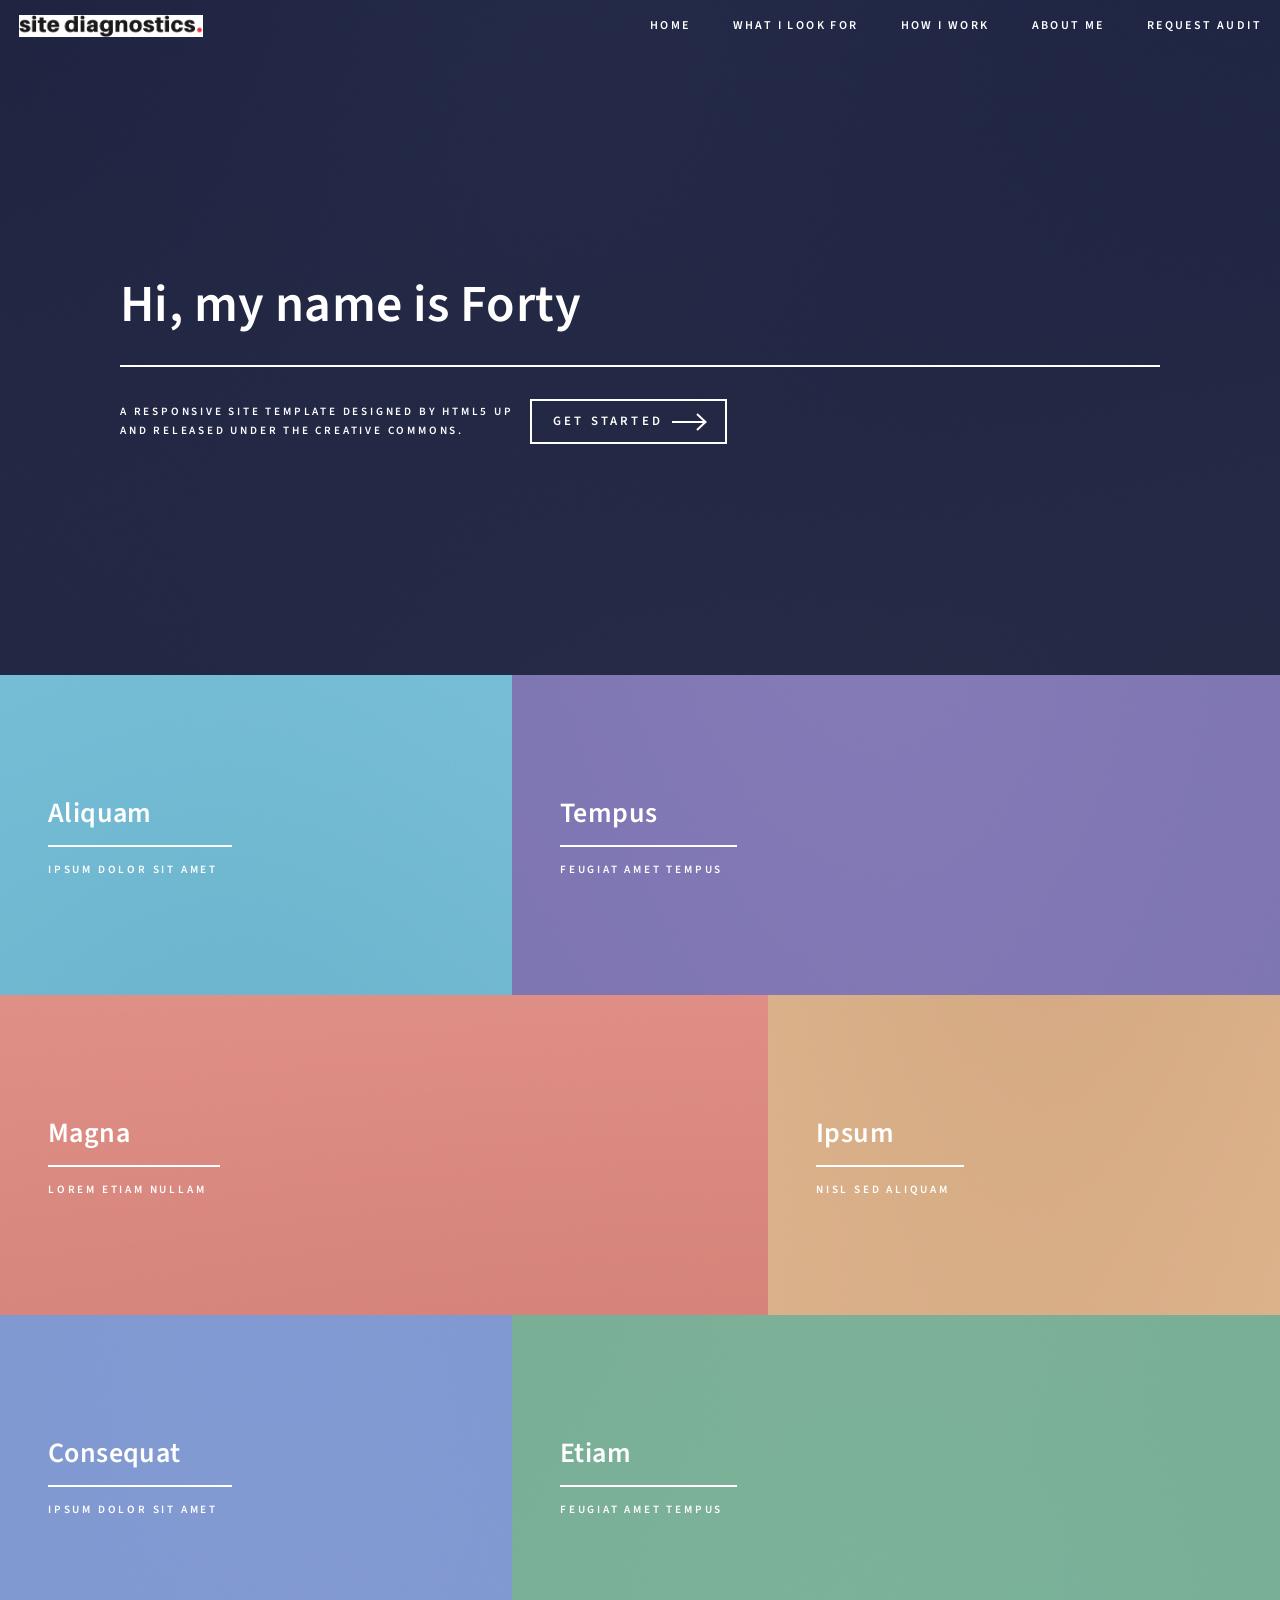
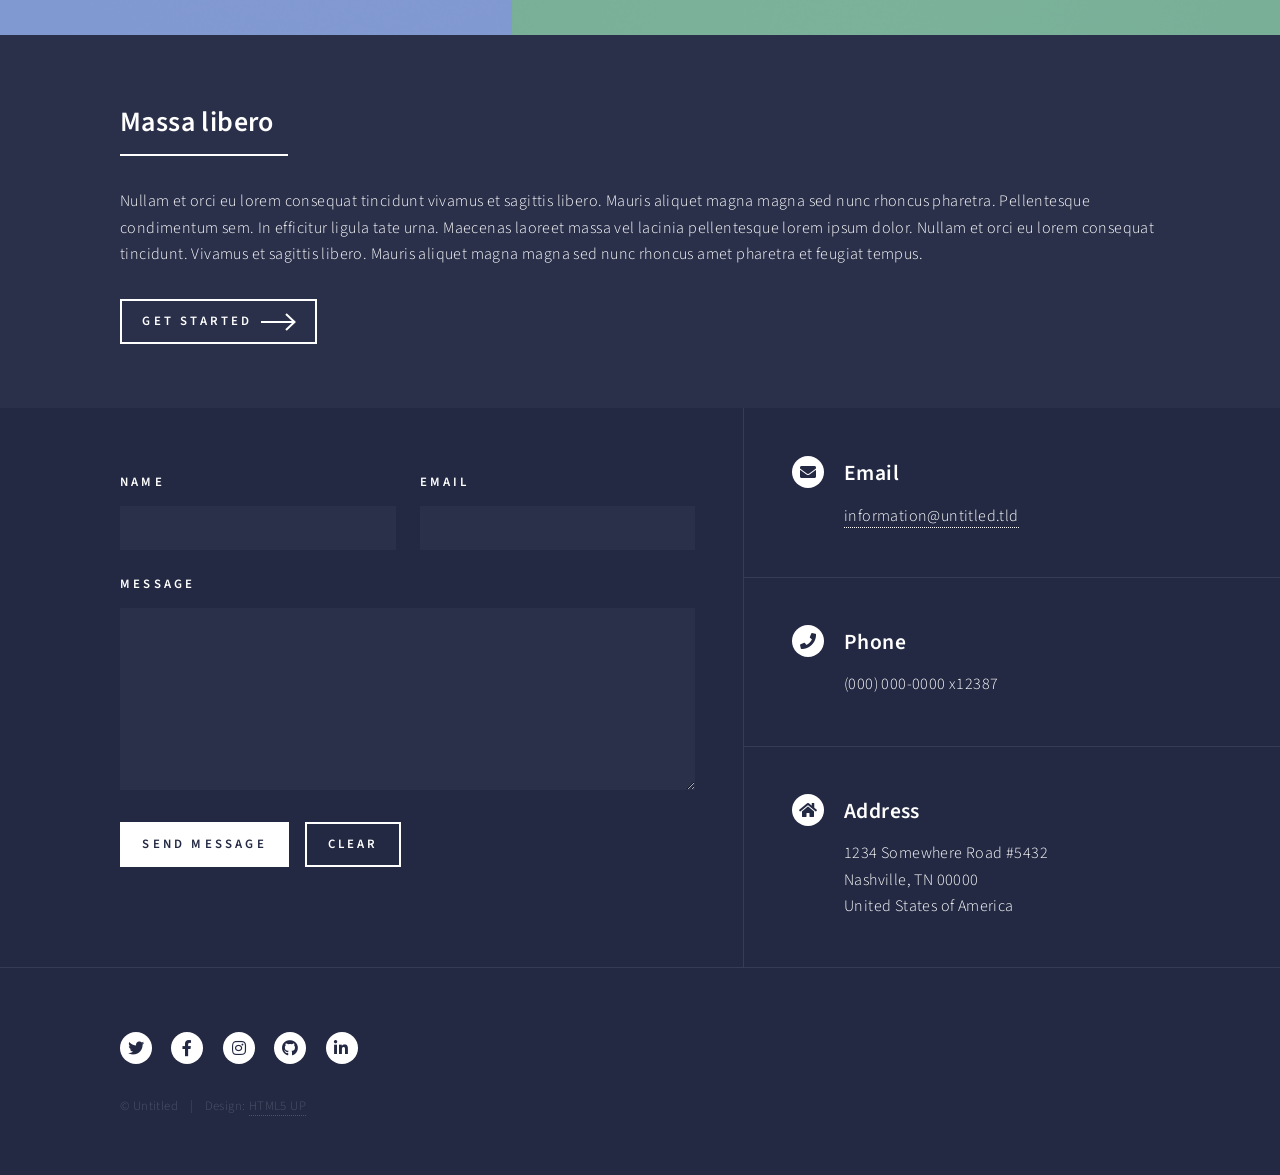
==== index.html @ c7e0e659 "Update index.html with logo" ====
<!DOCTYPE HTML>
<!--
	Forty by HTML5 UP
	html5up.net | @ajlkn
	Free for personal and commercial use under the CCA 3.0 license (html5up.net/license)
-->
<html>
	<head>
		<title>Forty by HTML5 UP</title>
		<meta charset="utf-8" />
		<meta name="viewport" content="width=device-width, initial-scale=1, user-scalable=no" />
		<link rel="stylesheet" href="assets/css/main.css" />
		<noscript><link rel="stylesheet" href="assets/css/noscript.css" /></noscript>
	</head>
	<body class="is-preload">

		<!-- Wrapper -->
			<div id="wrapper">

				<!-- Header Navigation Bar -->
<header id="header" class="alt">
    
    
<a href="index.html" class="logo" style="display: flex; align-items: center; border-bottom: none !important;">
    <img src="images/logo.png" alt="Site Diagnostics Logo" style="height: 1.4rem; width: auto; max-height: 100%;" />
</a>

    
    <!-- Standard Desktop Horizontal Menu (Visible on computers, hides on mobile) -->
    <nav class="desktop-links">
        <a href="#banner" class="menu-link">Home</a>
        <a href="#services" class="menu-link">What I Look For</a>
        <a href="#offers" class="menu-link">How I Work</a>
        <a href="#about" class="menu-link">About Me</a>
        <a href="#contact" class="menu-link">Request Audit</a>
    </nav>

    <!-- Native Hamburger Button (Visible on mobile/tablets only) -->
    <nav class="mobile-toggle">
        <a href="#menu" class="icon solid fa-bars">Menu</a>
    </nav>
</header>

<!-- Mobile Slide-out Menu Overlay -->
<nav id="menu">
    <ul class="links">
        <li><a href="#banner">Home</a></li>
        <li><a href="#services">What I Look For</a></li>
        <li><a href="#offers">How I Work</a></li>
        <li><a href="#about">About Me</a></li>
        <li><a href="#contact">Request Audit</a></li>
    </ul>
</nav>

					</header>

				<!-- Menu -->
					<nav id="menu">
						<ul class="links">
							<li><a href="index.html">Home</a></li>
							<li><a href="landing.html">Landing</a></li>
							<li><a href="generic.html">Generic</a></li>
							<li><a href="elements.html">Elements</a></li>
						</ul>
						<ul class="actions stacked">
							<li><a href="#" class="button primary fit">Get Started</a></li>
							<li><a href="#" class="button fit">Log In</a></li>
						</ul>
					</nav>

				<!-- Banner -->
					<section id="banner" class="major">
						<div class="inner">
							<header class="major">
								<h1>Hi, my name is Forty</h1>
							</header>
							<div class="content">
								<p>A responsive site template designed by HTML5 UP<br />
								and released under the Creative Commons.</p>
								<ul class="actions">
									<li><a href="#one" class="button next scrolly">Get Started</a></li>
								</ul>
							</div>
						</div>
					</section>

				<!-- Main -->
					<div id="main">

						<!-- One -->
							<section id="one" class="tiles">
								<article>
									<span class="image">
										<img src="images/pic01.jpg" alt="" />
									</span>
									<header class="major">
										<h3><a href="landing.html" class="link">Aliquam</a></h3>
										<p>Ipsum dolor sit amet</p>
									</header>
								</article>
								<article>
									<span class="image">
										<img src="images/pic02.jpg" alt="" />
									</span>
									<header class="major">
										<h3><a href="landing.html" class="link">Tempus</a></h3>
										<p>feugiat amet tempus</p>
									</header>
								</article>
								<article>
									<span class="image">
										<img src="images/pic03.jpg" alt="" />
									</span>
									<header class="major">
										<h3><a href="landing.html" class="link">Magna</a></h3>
										<p>Lorem etiam nullam</p>
									</header>
								</article>
								<article>
									<span class="image">
										<img src="images/pic04.jpg" alt="" />
									</span>
									<header class="major">
										<h3><a href="landing.html" class="link">Ipsum</a></h3>
										<p>Nisl sed aliquam</p>
									</header>
								</article>
								<article>
									<span class="image">
										<img src="images/pic05.jpg" alt="" />
									</span>
									<header class="major">
										<h3><a href="landing.html" class="link">Consequat</a></h3>
										<p>Ipsum dolor sit amet</p>
									</header>
								</article>
								<article>
									<span class="image">
										<img src="images/pic06.jpg" alt="" />
									</span>
									<header class="major">
										<h3><a href="landing.html" class="link">Etiam</a></h3>
										<p>Feugiat amet tempus</p>
									</header>
								</article>
							</section>

						<!-- Two -->
							<section id="two">
								<div class="inner">
									<header class="major">
										<h2>Massa libero</h2>
									</header>
									<p>Nullam et orci eu lorem consequat tincidunt vivamus et sagittis libero. Mauris aliquet magna magna sed nunc rhoncus pharetra. Pellentesque condimentum sem. In efficitur ligula tate urna. Maecenas laoreet massa vel lacinia pellentesque lorem ipsum dolor. Nullam et orci eu lorem consequat tincidunt. Vivamus et sagittis libero. Mauris aliquet magna magna sed nunc rhoncus amet pharetra et feugiat tempus.</p>
									<ul class="actions">
										<li><a href="landing.html" class="button next">Get Started</a></li>
									</ul>
								</div>
							</section>

					</div>

				<!-- Contact -->
					<section id="contact">
						<div class="inner">
							<section>
								<form method="post" action="#">
									<div class="fields">
										<div class="field half">
											<label for="name">Name</label>
											<input type="text" name="name" id="name" />
										</div>
										<div class="field half">
											<label for="email">Email</label>
											<input type="text" name="email" id="email" />
										</div>
										<div class="field">
											<label for="message">Message</label>
											<textarea name="message" id="message" rows="6"></textarea>
										</div>
									</div>
									<ul class="actions">
										<li><input type="submit" value="Send Message" class="primary" /></li>
										<li><input type="reset" value="Clear" /></li>
									</ul>
								</form>
							</section>
							<section class="split">
								<section>
									<div class="contact-method">
										<span class="icon solid alt fa-envelope"></span>
										<h3>Email</h3>
										<a href="#">information@untitled.tld</a>
									</div>
								</section>
								<section>
									<div class="contact-method">
										<span class="icon solid alt fa-phone"></span>
										<h3>Phone</h3>
										<span>(000) 000-0000 x12387</span>
									</div>
								</section>
								<section>
									<div class="contact-method">
										<span class="icon solid alt fa-home"></span>
										<h3>Address</h3>
										<span>1234 Somewhere Road #5432<br />
										Nashville, TN 00000<br />
										United States of America</span>
									</div>
								</section>
							</section>
						</div>
					</section>

				<!-- Footer -->
					<footer id="footer">
						<div class="inner">
							<ul class="icons">
								<li><a href="#" class="icon brands alt fa-twitter"><span class="label">Twitter</span></a></li>
								<li><a href="#" class="icon brands alt fa-facebook-f"><span class="label">Facebook</span></a></li>
								<li><a href="#" class="icon brands alt fa-instagram"><span class="label">Instagram</span></a></li>
								<li><a href="#" class="icon brands alt fa-github"><span class="label">GitHub</span></a></li>
								<li><a href="#" class="icon brands alt fa-linkedin-in"><span class="label">LinkedIn</span></a></li>
							</ul>
							<ul class="copyright">
								<li>&copy; Untitled</li><li>Design: <a href="https://html5up.net">HTML5 UP</a></li>
							</ul>
						</div>
					</footer>

			</div>

		<!-- Scripts -->
			<script src="assets/js/jquery.min.js"></script>
			<script src="assets/js/jquery.scrolly.min.js"></script>
			<script src="assets/js/jquery.scrollex.min.js"></script>
			<script src="assets/js/browser.min.js"></script>
			<script src="assets/js/breakpoints.min.js"></script>
			<script src="assets/js/util.js"></script>
			<script src="assets/js/main.js"></script>

	</body>
</html>
---- assets/css/main.css ----
@import url(fontawesome-all.min.css);
@import url("https://fonts.googleapis.com/css?family=Source+Sans+Pro:300,300italic,600,600italic");

/*
	Forty by HTML5 UP
	html5up.net | @ajlkn
	Free for personal and commercial use under the CCA 3.0 license (html5up.net/license)
*/

html, body, div, span, applet, object,
iframe, h1, h2, h3, h4, h5, h6, p, blockquote,
pre, a, abbr, acronym, address, big, cite,
code, del, dfn, em, img, ins, kbd, q, s, samp,
small, strike, strong, sub, sup, tt, var, b,
u, i, center, dl, dt, dd, ol, ul, li, fieldset,
form, label, legend, table, caption, tbody,
tfoot, thead, tr, th, td, article, aside,
canvas, details, embed, figure, figcaption,
footer, header, hgroup, menu, nav, output, ruby,
section, summary, time, mark, audio, video {
	margin: 0;
	padding: 0;
	border: 0;
	font-size: 100%;
	font: inherit;
	vertical-align: baseline;}

article, aside, details, figcaption, figure,
footer, header, hgroup, menu, nav, section {
	display: block;}

body {
	line-height: 1;
}

ol, ul {
	list-style: none;
}

blockquote, q {
	quotes: none;
}

	blockquote:before, blockquote:after, q:before, q:after {
		content: '';
		content: none;
	}

table {
	border-collapse: collapse;
	border-spacing: 0;
}

body {
	-webkit-text-size-adjust: none;
}

mark {
	background-color: transparent;
	color: inherit;
}

input::-moz-focus-inner {
	border: 0;
	padding: 0;
}

input, select, textarea {
	-moz-appearance: none;
	-webkit-appearance: none;
	-ms-appearance: none;
	appearance: none;
}

/* Basic */

	@-ms-viewport {
		width: device-width;
	}

	body {
		-ms-overflow-style: scrollbar;
	}

	@media screen and (max-width: 480px) {

		html, body {
			min-width: 320px;
		}

	}

	html {
		box-sizing: border-box;
	}

	*, *:before, *:after {
		box-sizing: inherit;
	}

	body {
		background: #242943;
	}

		body.is-preload *, body.is-preload *:before, body.is-preload *:after {
			-moz-animation: none !important;
			-webkit-animation: none !important;
			-ms-animation: none !important;
			animation: none !important;
			-moz-transition: none !important;
			-webkit-transition: none !important;
			-ms-transition: none !important;
			transition: none !important;
		}

/* Type */

	body, input, select, textarea {
		color: #ffffff;
		font-family: "Source Sans Pro", Helvetica, sans-serif;
		font-size: 17pt;
		font-weight: 300;
		letter-spacing: 0.025em;
		line-height: 1.65;
	}

		@media screen and (max-width: 1680px) {

			body, input, select, textarea {
				font-size: 14pt;
			}

		}

		@media screen and (max-width: 1280px) {

			body, input, select, textarea {
				font-size: 12pt;
			}

		}

		@media screen and (max-width: 360px) {

			body, input, select, textarea {
				font-size: 11pt;
			}

		}

	a {
		-moz-transition: color 0.2s ease-in-out, border-bottom-color 0.2s ease-in-out;
		-webkit-transition: color 0.2s ease-in-out, border-bottom-color 0.2s ease-in-out;
		-ms-transition: color 0.2s ease-in-out, border-bottom-color 0.2s ease-in-out;
		transition: color 0.2s ease-in-out, border-bottom-color 0.2s ease-in-out;
		border-bottom: dotted 1px;
		color: inherit;
		text-decoration: none;
	}

		a:hover {
			border-bottom-color: transparent;
			color: #9bf1ff !important;
		}

		a:active {
			color: #53e3fb !important;
		}

	strong, b {
		color: #ffffff;
		font-weight: 600;
	}

	em, i {
		font-style: italic;
	}

	p {
		margin: 0 0 2em 0;
	}

	h1, h2, h3, h4, h5, h6 {
		color: #ffffff;
		font-weight: 600;
		line-height: 1.65;
		margin: 0 0 1em 0;
	}

		h1 a, h2 a, h3 a, h4 a, h5 a, h6 a {
			color: inherit;
			border-bottom: 0;
		}

	h1 {
		font-size: 2.5em;
	}

	h2 {
		font-size: 1.75em;
	}

	h3 {
		font-size: 1.35em;
	}

	h4 {
		font-size: 1.1em;
	}

	h5 {
		font-size: 0.9em;
	}

	h6 {
		font-size: 0.7em;
	}

	@media screen and (max-width: 736px) {

		h1 {
			font-size: 2em;
		}

		h2 {
			font-size: 1.5em;
		}

		h3 {
			font-size: 1.25em;
		}

	}

	sub {
		font-size: 0.8em;
		position: relative;
		top: 0.5em;
	}

	sup {
		font-size: 0.8em;
		position: relative;
		top: -0.5em;
	}

	blockquote {
		border-left: solid 4px rgba(212, 212, 255, 0.1);
		font-style: italic;
		margin: 0 0 2em 0;
		padding: 0.5em 0 0.5em 2em;
	}

	code {
		background: rgba(212, 212, 255, 0.035);
		font-family: "Courier New", monospace;
		font-size: 0.9em;
		margin: 0 0.25em;
		padding: 0.25em 0.65em;
	}

	pre {
		-webkit-overflow-scrolling: touch;
		font-family: "Courier New", monospace;
		font-size: 0.9em;
		margin: 0 0 2em 0;
	}

		pre code {
			display: block;
			line-height: 1.75;
			padding: 1em 1.5em;
			overflow-x: auto;
		}

	hr {
		border: 0;
		border-bottom: solid 1px rgba(212, 212, 255, 0.1);
		margin: 2em 0;
	}

		hr.major {
			margin: 3em 0;
		}

	.align-left {
		text-align: left;
	}

	.align-center {
		text-align: center;
	}

	.align-right {
		text-align: right;
	}

/* Row */

	.row {
		display: flex;
		flex-wrap: wrap;
		box-sizing: border-box;
		align-items: stretch;
	}

		.row > * {
			box-sizing: border-box;
		}

		.row.gtr-uniform > * > :last-child {
			margin-bottom: 0;
		}

		.row.aln-left {
			justify-content: flex-start;
		}

		.row.aln-center {
			justify-content: center;
		}

		.row.aln-right {
			justify-content: flex-end;
		}

		.row.aln-top {
			align-items: flex-start;
		}

		.row.aln-middle {
			align-items: center;
		}

		.row.aln-bottom {
			align-items: flex-end;
		}

		.row > .imp {
			order: -1;
		}

		.row > .col-1 {
			width: 8.33333%;
		}

		.row > .off-1 {
			margin-left: 8.33333%;
		}

		.row > .col-2 {
			width: 16.66667%;
		}

		.row > .off-2 {
			margin-left: 16.66667%;
		}

		.row > .col-3 {
			width: 25%;
		}

		.row > .off-3 {
			margin-left: 25%;
		}

		.row > .col-4 {
			width: 33.33333%;
		}

		.row > .off-4 {
			margin-left: 33.33333%;
		}

		.row > .col-5 {
			width: 41.66667%;
		}

		.row > .off-5 {
			margin-left: 41.66667%;
		}

		.row > .col-6 {
			width: 50%;
		}

		.row > .off-6 {
			margin-left: 50%;
		}

		.row > .col-7 {
			width: 58.33333%;
		}

		.row > .off-7 {
			margin-left: 58.33333%;
		}

		.row > .col-8 {
			width: 66.66667%;
		}

		.row > .off-8 {
			margin-left: 66.66667%;
		}

		.row > .col-9 {
			width: 75%;
		}

		.row > .off-9 {
			margin-left: 75%;
		}

		.row > .col-10 {
			width: 83.33333%;
		}

		.row > .off-10 {
			margin-left: 83.33333%;
		}

		.row > .col-11 {
			width: 91.66667%;
		}

		.row > .off-11 {
			margin-left: 91.66667%;
		}

		.row > .col-12 {
			width: 100%;
		}

		.row > .off-12 {
			margin-left: 100%;
		}

		.row.gtr-0 {
			margin-top: 0;
			margin-left: 0em;
		}

			.row.gtr-0 > * {
				padding: 0 0 0 0em;
			}

			.row.gtr-0.gtr-uniform {
				margin-top: 0em;
			}

				.row.gtr-0.gtr-uniform > * {
					padding-top: 0em;
				}

		.row.gtr-25 {
			margin-top: 0;
			margin-left: -0.5em;
		}

			.row.gtr-25 > * {
				padding: 0 0 0 0.5em;
			}

			.row.gtr-25.gtr-uniform {
				margin-top: -0.5em;
			}

				.row.gtr-25.gtr-uniform > * {
					padding-top: 0.5em;
				}

		.row.gtr-50 {
			margin-top: 0;
			margin-left: -1em;
		}

			.row.gtr-50 > * {
				padding: 0 0 0 1em;
			}

			.row.gtr-50.gtr-uniform {
				margin-top: -1em;
			}

				.row.gtr-50.gtr-uniform > * {
					padding-top: 1em;
				}

		.row {
			margin-top: 0;
			margin-left: -2em;
		}

			.row > * {
				padding: 0 0 0 2em;
			}

			.row.gtr-uniform {
				margin-top: -2em;
			}

				.row.gtr-uniform > * {
					padding-top: 2em;
				}

		.row.gtr-150 {
			margin-top: 0;
			margin-left: -3em;
		}

			.row.gtr-150 > * {
				padding: 0 0 0 3em;
			}

			.row.gtr-150.gtr-uniform {
				margin-top: -3em;
			}

				.row.gtr-150.gtr-uniform > * {
					padding-top: 3em;
				}

		.row.gtr-200 {
			margin-top: 0;
			margin-left: -4em;
		}

			.row.gtr-200 > * {
				padding: 0 0 0 4em;
			}

			.row.gtr-200.gtr-uniform {
				margin-top: -4em;
			}

				.row.gtr-200.gtr-uniform > * {
					padding-top: 4em;
				}

		@media screen and (max-width: 1680px) {

			.row {
				display: flex;
				flex-wrap: wrap;
				box-sizing: border-box;
				align-items: stretch;
			}

				.row > * {
					box-sizing: border-box;
				}

				.row.gtr-uniform > * > :last-child {
					margin-bottom: 0;
				}

				.row.aln-left {
					justify-content: flex-start;
				}

				.row.aln-center {
					justify-content: center;
				}

				.row.aln-right {
					justify-content: flex-end;
				}

				.row.aln-top {
					align-items: flex-start;
				}

				.row.aln-middle {
					align-items: center;
				}

				.row.aln-bottom {
					align-items: flex-end;
				}

				.row > .imp-xlarge {
					order: -1;
				}

				.row > .col-1-xlarge {
					width: 8.33333%;
				}

				.row > .off-1-xlarge {
					margin-left: 8.33333%;
				}

				.row > .col-2-xlarge {
					width: 16.66667%;
				}

				.row > .off-2-xlarge {
					margin-left: 16.66667%;
				}

				.row > .col-3-xlarge {
					width: 25%;
				}

				.row > .off-3-xlarge {
					margin-left: 25%;
				}

				.row > .col-4-xlarge {
					width: 33.33333%;
				}

				.row > .off-4-xlarge {
					margin-left: 33.33333%;
				}

				.row > .col-5-xlarge {
					width: 41.66667%;
				}

				.row > .off-5-xlarge {
					margin-left: 41.66667%;
				}

				.row > .col-6-xlarge {
					width: 50%;
				}

				.row > .off-6-xlarge {
					margin-left: 50%;
				}

				.row > .col-7-xlarge {
					width: 58.33333%;
				}

				.row > .off-7-xlarge {
					margin-left: 58.33333%;
				}

				.row > .col-8-xlarge {
					width: 66.66667%;
				}

				.row > .off-8-xlarge {
					margin-left: 66.66667%;
				}

				.row > .col-9-xlarge {
					width: 75%;
				}

				.row > .off-9-xlarge {
					margin-left: 75%;
				}

				.row > .col-10-xlarge {
					width: 83.33333%;
				}

				.row > .off-10-xlarge {
					margin-left: 83.33333%;
				}

				.row > .col-11-xlarge {
					width: 91.66667%;
				}

				.row > .off-11-xlarge {
					margin-left: 91.66667%;
				}

				.row > .col-12-xlarge {
					width: 100%;
				}

				.row > .off-12-xlarge {
					margin-left: 100%;
				}

				.row.gtr-0 {
					margin-top: 0;
					margin-left: 0em;
				}

					.row.gtr-0 > * {
						padding: 0 0 0 0em;
					}

					.row.gtr-0.gtr-uniform {
						margin-top: 0em;
					}

						.row.gtr-0.gtr-uniform > * {
							padding-top: 0em;
						}

				.row.gtr-25 {
					margin-top: 0;
					margin-left: -0.5em;
				}

					.row.gtr-25 > * {
						padding: 0 0 0 0.5em;
					}

					.row.gtr-25.gtr-uniform {
						margin-top: -0.5em;
					}

						.row.gtr-25.gtr-uniform > * {
							padding-top: 0.5em;
						}

				.row.gtr-50 {
					margin-top: 0;
					margin-left: -1em;
				}

					.row.gtr-50 > * {
						padding: 0 0 0 1em;
					}

					.row.gtr-50.gtr-uniform {
						margin-top: -1em;
					}

						.row.gtr-50.gtr-uniform > * {
							padding-top: 1em;
						}

				.row {
					margin-top: 0;
					margin-left: -2em;
				}

					.row > * {
						padding: 0 0 0 2em;
					}

					.row.gtr-uniform {
						margin-top: -2em;
					}

						.row.gtr-uniform > * {
							padding-top: 2em;
						}

				.row.gtr-150 {
					margin-top: 0;
					margin-left: -3em;
				}

					.row.gtr-150 > * {
						padding: 0 0 0 3em;
					}

					.row.gtr-150.gtr-uniform {
						margin-top: -3em;
					}

						.row.gtr-150.gtr-uniform > * {
							padding-top: 3em;
						}

				.row.gtr-200 {
					margin-top: 0;
					margin-left: -4em;
				}

					.row.gtr-200 > * {
						padding: 0 0 0 4em;
					}

					.row.gtr-200.gtr-uniform {
						margin-top: -4em;
					}

						.row.gtr-200.gtr-uniform > * {
							padding-top: 4em;
						}

		}

		@media screen and (max-width: 1280px) {

			.row {
				display: flex;
				flex-wrap: wrap;
				box-sizing: border-box;
				align-items: stretch;
			}

				.row > * {
					box-sizing: border-box;
				}

				.row.gtr-uniform > * > :last-child {
					margin-bottom: 0;
				}

				.row.aln-left {
					justify-content: flex-start;
				}

				.row.aln-center {
					justify-content: center;
				}

				.row.aln-right {
					justify-content: flex-end;
				}

				.row.aln-top {
					align-items: flex-start;
				}

				.row.aln-middle {
					align-items: center;
				}

				.row.aln-bottom {
					align-items: flex-end;
				}

				.row > .imp-large {
					order: -1;
				}

				.row > .col-1-large {
					width: 8.33333%;
				}

				.row > .off-1-large {
					margin-left: 8.33333%;
				}

				.row > .col-2-large {
					width: 16.66667%;
				}

				.row > .off-2-large {
					margin-left: 16.66667%;
				}

				.row > .col-3-large {
					width: 25%;
				}

				.row > .off-3-large {
					margin-left: 25%;
				}

				.row > .col-4-large {
					width: 33.33333%;
				}

				.row > .off-4-large {
					margin-left: 33.33333%;
				}

				.row > .col-5-large {
					width: 41.66667%;
				}

				.row > .off-5-large {
					margin-left: 41.66667%;
				}

				.row > .col-6-large {
					width: 50%;
				}

				.row > .off-6-large {
					margin-left: 50%;
				}

				.row > .col-7-large {
					width: 58.33333%;
				}

				.row > .off-7-large {
					margin-left: 58.33333%;
				}

				.row > .col-8-large {
					width: 66.66667%;
				}

				.row > .off-8-large {
					margin-left: 66.66667%;
				}

				.row > .col-9-large {
					width: 75%;
				}

				.row > .off-9-large {
					margin-left: 75%;
				}

				.row > .col-10-large {
					width: 83.33333%;
				}

				.row > .off-10-large {
					margin-left: 83.33333%;
				}

				.row > .col-11-large {
					width: 91.66667%;
				}

				.row > .off-11-large {
					margin-left: 91.66667%;
				}

				.row > .col-12-large {
					width: 100%;
				}

				.row > .off-12-large {
					margin-left: 100%;
				}

				.row.gtr-0 {
					margin-top: 0;
					margin-left: 0em;
				}

					.row.gtr-0 > * {
						padding: 0 0 0 0em;
					}

					.row.gtr-0.gtr-uniform {
						margin-top: 0em;
					}

						.row.gtr-0.gtr-uniform > * {
							padding-top: 0em;
						}

				.row.gtr-25 {
					margin-top: 0;
					margin-left: -0.375em;
				}

					.row.gtr-25 > * {
						padding: 0 0 0 0.375em;
					}

					.row.gtr-25.gtr-uniform {
						margin-top: -0.375em;
					}

						.row.gtr-25.gtr-uniform > * {
							padding-top: 0.375em;
						}

				.row.gtr-50 {
					margin-top: 0;
					margin-left: -0.75em;
				}

					.row.gtr-50 > * {
						padding: 0 0 0 0.75em;
					}

					.row.gtr-50.gtr-uniform {
						margin-top: -0.75em;
					}

						.row.gtr-50.gtr-uniform > * {
							padding-top: 0.75em;
						}

				.row {
					margin-top: 0;
					margin-left: -1.5em;
				}

					.row > * {
						padding: 0 0 0 1.5em;
					}

					.row.gtr-uniform {
						margin-top: -1.5em;
					}

						.row.gtr-uniform > * {
							padding-top: 1.5em;
						}

				.row.gtr-150 {
					margin-top: 0;
					margin-left: -2.25em;
				}

					.row.gtr-150 > * {
						padding: 0 0 0 2.25em;
					}

					.row.gtr-150.gtr-uniform {
						margin-top: -2.25em;
					}

						.row.gtr-150.gtr-uniform > * {
							padding-top: 2.25em;
						}

				.row.gtr-200 {
					margin-top: 0;
					margin-left: -3em;
				}

					.row.gtr-200 > * {
						padding: 0 0 0 3em;
					}

					.row.gtr-200.gtr-uniform {
						margin-top: -3em;
					}

						.row.gtr-200.gtr-uniform > * {
							padding-top: 3em;
						}

		}

		@media screen and (max-width: 980px) {

			.row {
				display: flex;
				flex-wrap: wrap;
				box-sizing: border-box;
				align-items: stretch;
			}

				.row > * {
					box-sizing: border-box;
				}

				.row.gtr-uniform > * > :last-child {
					margin-bottom: 0;
				}

				.row.aln-left {
					justify-content: flex-start;
				}

				.row.aln-center {
					justify-content: center;
				}

				.row.aln-right {
					justify-content: flex-end;
				}

				.row.aln-top {
					align-items: flex-start;
				}

				.row.aln-middle {
					align-items: center;
				}

				.row.aln-bottom {
					align-items: flex-end;
				}

				.row > .imp-medium {
					order: -1;
				}

				.row > .col-1-medium {
					width: 8.33333%;
				}

				.row > .off-1-medium {
					margin-left: 8.33333%;
				}

				.row > .col-2-medium {
					width: 16.66667%;
				}

				.row > .off-2-medium {
					margin-left: 16.66667%;
				}

				.row > .col-3-medium {
					width: 25%;
				}

				.row > .off-3-medium {
					margin-left: 25%;
				}

				.row > .col-4-medium {
					width: 33.33333%;
				}

				.row > .off-4-medium {
					margin-left: 33.33333%;
				}

				.row > .col-5-medium {
					width: 41.66667%;
				}

				.row > .off-5-medium {
					margin-left: 41.66667%;
				}

				.row > .col-6-medium {
					width: 50%;
				}

				.row > .off-6-medium {
					margin-left: 50%;
				}

				.row > .col-7-medium {
					width: 58.33333%;
				}

				.row > .off-7-medium {
					margin-left: 58.33333%;
				}

				.row > .col-8-medium {
					width: 66.66667%;
				}

				.row > .off-8-medium {
					margin-left: 66.66667%;
				}

				.row > .col-9-medium {
					width: 75%;
				}

				.row > .off-9-medium {
					margin-left: 75%;
				}

				.row > .col-10-medium {
					width: 83.33333%;
				}

				.row > .off-10-medium {
					margin-left: 83.33333%;
				}

				.row > .col-11-medium {
					width: 91.66667%;
				}

				.row > .off-11-medium {
					margin-left: 91.66667%;
				}

				.row > .col-12-medium {
					width: 100%;
				}

				.row > .off-12-medium {
					margin-left: 100%;
				}

				.row.gtr-0 {
					margin-top: 0;
					margin-left: 0em;
				}

					.row.gtr-0 > * {
						padding: 0 0 0 0em;
					}

					.row.gtr-0.gtr-uniform {
						margin-top: 0em;
					}

						.row.gtr-0.gtr-uniform > * {
							padding-top: 0em;
						}

				.row.gtr-25 {
					margin-top: 0;
					margin-left: -0.375em;
				}

					.row.gtr-25 > * {
						padding: 0 0 0 0.375em;
					}

					.row.gtr-25.gtr-uniform {
						margin-top: -0.375em;
					}

						.row.gtr-25.gtr-uniform > * {
							padding-top: 0.375em;
						}

				.row.gtr-50 {
					margin-top: 0;
					margin-left: -0.75em;
				}

					.row.gtr-50 > * {
						padding: 0 0 0 0.75em;
					}

					.row.gtr-50.gtr-uniform {
						margin-top: -0.75em;
					}

						.row.gtr-50.gtr-uniform > * {
							padding-top: 0.75em;
						}

				.row {
					margin-top: 0;
					margin-left: -1.5em;
				}

					.row > * {
						padding: 0 0 0 1.5em;
					}

					.row.gtr-uniform {
						margin-top: -1.5em;
					}

						.row.gtr-uniform > * {
							padding-top: 1.5em;
						}

				.row.gtr-150 {
					margin-top: 0;
					margin-left: -2.25em;
				}

					.row.gtr-150 > * {
						padding: 0 0 0 2.25em;
					}

					.row.gtr-150.gtr-uniform {
						margin-top: -2.25em;
					}

						.row.gtr-150.gtr-uniform > * {
							padding-top: 2.25em;
						}

				.row.gtr-200 {
					margin-top: 0;
					margin-left: -3em;
				}

					.row.gtr-200 > * {
						padding: 0 0 0 3em;
					}

					.row.gtr-200.gtr-uniform {
						margin-top: -3em;
					}

						.row.gtr-200.gtr-uniform > * {
							padding-top: 3em;
						}

		}

		@media screen and (max-width: 736px) {

			.row {
				display: flex;
				flex-wrap: wrap;
				box-sizing: border-box;
				align-items: stretch;
			}

				.row > * {
					box-sizing: border-box;
				}

				.row.gtr-uniform > * > :last-child {
					margin-bottom: 0;
				}

				.row.aln-left {
					justify-content: flex-start;
				}

				.row.aln-center {
					justify-content: center;
				}

				.row.aln-right {
					justify-content: flex-end;
				}

				.row.aln-top {
					align-items: flex-start;
				}

				.row.aln-middle {
					align-items: center;
				}

				.row.aln-bottom {
					align-items: flex-end;
				}

				.row > .imp-small {
					order: -1;
				}

				.row > .col-1-small {
					width: 8.33333%;
				}

				.row > .off-1-small {
					margin-left: 8.33333%;
				}

				.row > .col-2-small {
					width: 16.66667%;
				}

				.row > .off-2-small {
					margin-left: 16.66667%;
				}

				.row > .col-3-small {
					width: 25%;
				}

				.row > .off-3-small {
					margin-left: 25%;
				}

				.row > .col-4-small {
					width: 33.33333%;
				}

				.row > .off-4-small {
					margin-left: 33.33333%;
				}

				.row > .col-5-small {
					width: 41.66667%;
				}

				.row > .off-5-small {
					margin-left: 41.66667%;
				}

				.row > .col-6-small {
					width: 50%;
				}

				.row > .off-6-small {
					margin-left: 50%;
				}

				.row > .col-7-small {
					width: 58.33333%;
				}

				.row > .off-7-small {
					margin-left: 58.33333%;
				}

				.row > .col-8-small {
					width: 66.66667%;
				}

				.row > .off-8-small {
					margin-left: 66.66667%;
				}

				.row > .col-9-small {
					width: 75%;
				}

				.row > .off-9-small {
					margin-left: 75%;
				}

				.row > .col-10-small {
					width: 83.33333%;
				}

				.row > .off-10-small {
					margin-left: 83.33333%;
				}

				.row > .col-11-small {
					width: 91.66667%;
				}

				.row > .off-11-small {
					margin-left: 91.66667%;
				}

				.row > .col-12-small {
					width: 100%;
				}

				.row > .off-12-small {
					margin-left: 100%;
				}

				.row.gtr-0 {
					margin-top: 0;
					margin-left: 0em;
				}

					.row.gtr-0 > * {
						padding: 0 0 0 0em;
					}

					.row.gtr-0.gtr-uniform {
						margin-top: 0em;
					}

						.row.gtr-0.gtr-uniform > * {
							padding-top: 0em;
						}

				.row.gtr-25 {
					margin-top: 0;
					margin-left: -0.3125em;
				}

					.row.gtr-25 > * {
						padding: 0 0 0 0.3125em;
					}

					.row.gtr-25.gtr-uniform {
						margin-top: -0.3125em;
					}

						.row.gtr-25.gtr-uniform > * {
							padding-top: 0.3125em;
						}

				.row.gtr-50 {
					margin-top: 0;
					margin-left: -0.625em;
				}

					.row.gtr-50 > * {
						padding: 0 0 0 0.625em;
					}

					.row.gtr-50.gtr-uniform {
						margin-top: -0.625em;
					}

						.row.gtr-50.gtr-uniform > * {
							padding-top: 0.625em;
						}

				.row {
					margin-top: 0;
					margin-left: -1.25em;
				}

					.row > * {
						padding: 0 0 0 1.25em;
					}

					.row.gtr-uniform {
						margin-top: -1.25em;
					}

						.row.gtr-uniform > * {
							padding-top: 1.25em;
						}

				.row.gtr-150 {
					margin-top: 0;
					margin-left: -1.875em;
				}

					.row.gtr-150 > * {
						padding: 0 0 0 1.875em;
					}

					.row.gtr-150.gtr-uniform {
						margin-top: -1.875em;
					}

						.row.gtr-150.gtr-uniform > * {
							padding-top: 1.875em;
						}

				.row.gtr-200 {
					margin-top: 0;
					margin-left: -2.5em;
				}

					.row.gtr-200 > * {
						padding: 0 0 0 2.5em;
					}

					.row.gtr-200.gtr-uniform {
						margin-top: -2.5em;
					}

						.row.gtr-200.gtr-uniform > * {
							padding-top: 2.5em;
						}

		}

		@media screen and (max-width: 480px) {

			.row {
				display: flex;
				flex-wrap: wrap;
				box-sizing: border-box;
				align-items: stretch;
			}

				.row > * {
					box-sizing: border-box;
				}

				.row.gtr-uniform > * > :last-child {
					margin-bottom: 0;
				}

				.row.aln-left {
					justify-content: flex-start;
				}

				.row.aln-center {
					justify-content: center;
				}

				.row.aln-right {
					justify-content: flex-end;
				}

				.row.aln-top {
					align-items: flex-start;
				}

				.row.aln-middle {
					align-items: center;
				}

				.row.aln-bottom {
					align-items: flex-end;
				}

				.row > .imp-xsmall {
					order: -1;
				}

				.row > .col-1-xsmall {
					width: 8.33333%;
				}

				.row > .off-1-xsmall {
					margin-left: 8.33333%;
				}

				.row > .col-2-xsmall {
					width: 16.66667%;
				}

				.row > .off-2-xsmall {
					margin-left: 16.66667%;
				}

				.row > .col-3-xsmall {
					width: 25%;
				}

				.row > .off-3-xsmall {
					margin-left: 25%;
				}

				.row > .col-4-xsmall {
					width: 33.33333%;
				}

				.row > .off-4-xsmall {
					margin-left: 33.33333%;
				}

				.row > .col-5-xsmall {
					width: 41.66667%;
				}

				.row > .off-5-xsmall {
					margin-left: 41.66667%;
				}

				.row > .col-6-xsmall {
					width: 50%;
				}

				.row > .off-6-xsmall {
					margin-left: 50%;
				}

				.row > .col-7-xsmall {
					width: 58.33333%;
				}

				.row > .off-7-xsmall {
					margin-left: 58.33333%;
				}

				.row > .col-8-xsmall {
					width: 66.66667%;
				}

				.row > .off-8-xsmall {
					margin-left: 66.66667%;
				}

				.row > .col-9-xsmall {
					width: 75%;
				}

				.row > .off-9-xsmall {
					margin-left: 75%;
				}

				.row > .col-10-xsmall {
					width: 83.33333%;
				}

				.row > .off-10-xsmall {
					margin-left: 83.33333%;
				}

				.row > .col-11-xsmall {
					width: 91.66667%;
				}

				.row > .off-11-xsmall {
					margin-left: 91.66667%;
				}

				.row > .col-12-xsmall {
					width: 100%;
				}

				.row > .off-12-xsmall {
					margin-left: 100%;
				}

				.row.gtr-0 {
					margin-top: 0;
					margin-left: 0em;
				}

					.row.gtr-0 > * {
						padding: 0 0 0 0em;
					}

					.row.gtr-0.gtr-uniform {
						margin-top: 0em;
					}

						.row.gtr-0.gtr-uniform > * {
							padding-top: 0em;
						}

				.row.gtr-25 {
					margin-top: 0;
					margin-left: -0.3125em;
				}

					.row.gtr-25 > * {
						padding: 0 0 0 0.3125em;
					}

					.row.gtr-25.gtr-uniform {
						margin-top: -0.3125em;
					}

						.row.gtr-25.gtr-uniform > * {
							padding-top: 0.3125em;
						}

				.row.gtr-50 {
					margin-top: 0;
					margin-left: -0.625em;
				}

					.row.gtr-50 > * {
						padding: 0 0 0 0.625em;
					}

					.row.gtr-50.gtr-uniform {
						margin-top: -0.625em;
					}

						.row.gtr-50.gtr-uniform > * {
							padding-top: 0.625em;
						}

				.row {
					margin-top: 0;
					margin-left: -1.25em;
				}

					.row > * {
						padding: 0 0 0 1.25em;
					}

					.row.gtr-uniform {
						margin-top: -1.25em;
					}

						.row.gtr-uniform > * {
							padding-top: 1.25em;
						}

				.row.gtr-150 {
					margin-top: 0;
					margin-left: -1.875em;
				}

					.row.gtr-150 > * {
						padding: 0 0 0 1.875em;
					}

					.row.gtr-150.gtr-uniform {
						margin-top: -1.875em;
					}

						.row.gtr-150.gtr-uniform > * {
							padding-top: 1.875em;
						}

				.row.gtr-200 {
					margin-top: 0;
					margin-left: -2.5em;
				}

					.row.gtr-200 > * {
						padding: 0 0 0 2.5em;
					}

					.row.gtr-200.gtr-uniform {
						margin-top: -2.5em;
					}

						.row.gtr-200.gtr-uniform > * {
							padding-top: 2.5em;
						}

		}

/* Section/Article */

	section.special, article.special {
		text-align: center;
	}

	header.major {
		width: -moz-max-content;
		width: -webkit-max-content;
		width: -ms-max-content;
		width: max-content;
		margin-bottom: 2em;
	}

		header.major > :first-child {
			margin-bottom: 0;
			width: calc(100% + 0.5em);
		}

			header.major > :first-child:after {
				content: '';
				background-color: #ffffff;
				display: block;
				height: 2px;
				margin: 0.325em 0 0.5em 0;
				width: 100%;
			}

		header.major > p {
			font-size: 0.7em;
			font-weight: 600;
			letter-spacing: 0.25em;
			margin-bottom: 0;
			text-transform: uppercase;
		}

		body.is-ie header.major > :first-child:after {
			max-width: 9em;
		}

		body.is-ie header.major > h1:after {
			max-width: 100% !important;
		}

	@media screen and (max-width: 736px) {

		header.major > p br {
			display: none;
		}

	}

/* Form */

	form {
		margin: 0 0 2em 0;
	}

		form > :last-child {
			margin-bottom: 0;
		}

		form > .fields {
			display: -moz-flex;
			display: -webkit-flex;
			display: -ms-flex;
			display: flex;
			-moz-flex-wrap: wrap;
			-webkit-flex-wrap: wrap;
			-ms-flex-wrap: wrap;
			flex-wrap: wrap;
			width: calc(100% + 3em);
			margin: -1.5em 0 2em -1.5em;
		}

			form > .fields > .field {
				-moz-flex-grow: 0;
				-webkit-flex-grow: 0;
				-ms-flex-grow: 0;
				flex-grow: 0;
				-moz-flex-shrink: 0;
				-webkit-flex-shrink: 0;
				-ms-flex-shrink: 0;
				flex-shrink: 0;
				padding: 1.5em 0 0 1.5em;
				width: calc(100% - 1.5em);
			}

				form > .fields > .field.half {
					width: calc(50% - 0.75em);
				}

				form > .fields > .field.third {
					width: calc(100%/3 - 0.5em);
				}

				form > .fields > .field.quarter {
					width: calc(25% - 0.375em);
				}

		@media screen and (max-width: 480px) {

			form > .fields {
				width: calc(100% + 3em);
				margin: -1.5em 0 2em -1.5em;
			}

				form > .fields > .field {
					padding: 1.5em 0 0 1.5em;
					width: calc(100% - 1.5em);
				}

					form > .fields > .field.half {
						width: calc(100% - 1.5em);
					}

					form > .fields > .field.third {
						width: calc(100% - 1.5em);
					}

					form > .fields > .field.quarter {
						width: calc(100% - 1.5em);
					}

		}

	label {
		color: #ffffff;
		display: block;
		font-size: 0.8em;
		font-weight: 600;
		letter-spacing: 0.25em;
		margin: 0 0 1em 0;
		text-transform: uppercase;
	}

	input[type="text"],
	input[type="password"],
	input[type="email"],
	input[type="tel"],
	input[type="search"],
	input[type="url"],
	select,
	textarea {
		-moz-appearance: none;
		-webkit-appearance: none;
		-ms-appearance: none;
		appearance: none;
		background: rgba(212, 212, 255, 0.035);
		border: none;
		border-radius: 0;
		color: inherit;
		display: block;
		outline: 0;
		padding: 0 1em;
		text-decoration: none;
		width: 100%;
	}

		input[type="text"]:invalid,
		input[type="password"]:invalid,
		input[type="email"]:invalid,
		input[type="tel"]:invalid,
		input[type="search"]:invalid,
		input[type="url"]:invalid,
		select:invalid,
		textarea:invalid {
			box-shadow: none;
		}

		input[type="text"]:focus,
		input[type="password"]:focus,
		input[type="email"]:focus,
		input[type="tel"]:focus,
		input[type="search"]:focus,
		input[type="url"]:focus,
		select:focus,
		textarea:focus {
			border-color: #9bf1ff;
			box-shadow: 0 0 0 2px #9bf1ff;
		}

	select {
		background-image: url("data:image/svg+xml;charset=utf8,%3Csvg xmlns='http://www.w3.org/2000/svg' width='40' height='40' preserveAspectRatio='none' viewBox='0 0 40 40'%3E%3Cpath d='M9.4,12.3l10.4,10.4l10.4-10.4c0.2-0.2,0.5-0.4,0.9-0.4c0.3,0,0.6,0.1,0.9,0.4l3.3,3.3c0.2,0.2,0.4,0.5,0.4,0.9 c0,0.4-0.1,0.6-0.4,0.9L20.7,31.9c-0.2,0.2-0.5,0.4-0.9,0.4c-0.3,0-0.6-0.1-0.9-0.4L4.3,17.3c-0.2-0.2-0.4-0.5-0.4-0.9 c0-0.4,0.1-0.6,0.4-0.9l3.3-3.3c0.2-0.2,0.5-0.4,0.9-0.4S9.1,12.1,9.4,12.3z' fill='rgba(212, 212, 255, 0.1)' /%3E%3C/svg%3E");
		background-size: 1.25rem;
		background-repeat: no-repeat;
		background-position: calc(100% - 1rem) center;
		height: 2.75em;
		padding-right: 2.75em;
		text-overflow: ellipsis;
	}

		select option {
			color: #ffffff;
			background: #242943;
		}

		select:focus::-ms-value {
			background-color: transparent;
		}

		select::-ms-expand {
			display: none;
		}

	input[type="text"],
	input[type="password"],
	input[type="email"],
	input[type="tel"],
	input[type="search"],
	input[type="url"],
	select {
		height: 2.75em;
	}

	textarea {
		padding: 0.75em 1em;
	}

	input[type="checkbox"],
	input[type="radio"] {
		-moz-appearance: none;
		-webkit-appearance: none;
		-ms-appearance: none;
		appearance: none;
		display: block;
		float: left;
		margin-right: -2em;
		opacity: 0;
		width: 1em;
		z-index: -1;
	}

		input[type="checkbox"] + label,
		input[type="radio"] + label {
			text-decoration: none;
			color: #ffffff;
			cursor: pointer;
			display: inline-block;
			font-weight: 300;
			padding-left: 2.65em;
			padding-right: 0.75em;
			position: relative;
		}

			input[type="checkbox"] + label:before,
			input[type="radio"] + label:before {
				-moz-osx-font-smoothing: grayscale;
				-webkit-font-smoothing: antialiased;
				display: inline-block;
				font-style: normal;
				font-variant: normal;
				text-rendering: auto;
				line-height: 1;
				text-transform: none !important;
				font-family: 'Font Awesome 5 Free';
				font-weight: 900;
			}

			input[type="checkbox"] + label:before,
			input[type="radio"] + label:before {
				background: rgba(212, 212, 255, 0.035);
				content: '';
				display: inline-block;
				font-size: 0.8em;
				height: 2.0625em;
				left: 0;
				letter-spacing: 0;
				line-height: 2.0625em;
				position: absolute;
				text-align: center;
				top: 0;
				width: 2.0625em;
			}

		input[type="checkbox"]:checked + label:before,
		input[type="radio"]:checked + label:before {
			background: #ffffff;
			border-color: #9bf1ff;
			content: '\f00c';
			color: #242943;
		}

		input[type="checkbox"]:focus + label:before,
		input[type="radio"]:focus + label:before {
			box-shadow: 0 0 0 2px #9bf1ff;
		}

	input[type="radio"] + label:before {
		border-radius: 100%;
	}

	::-webkit-input-placeholder {
		color: rgba(244, 244, 255, 0.2) !important;
		opacity: 1.0;
	}

	:-moz-placeholder {
		color: rgba(244, 244, 255, 0.2) !important;
		opacity: 1.0;
	}

	::-moz-placeholder {
		color: rgba(244, 244, 255, 0.2) !important;
		opacity: 1.0;
	}

	:-ms-input-placeholder {
		color: rgba(244, 244, 255, 0.2) !important;
		opacity: 1.0;
	}

/* Box */

	.box {
		border: solid 1px rgba(212, 212, 255, 0.1);
		margin-bottom: 2em;
		padding: 1.5em;
	}

		.box > :last-child,
		.box > :last-child > :last-child,
		.box > :last-child > :last-child > :last-child {
			margin-bottom: 0;
		}

		.box.alt {
			border: 0;
			border-radius: 0;
			padding: 0;
		}

/* Icon */

	.icon {
		text-decoration: none;
		border-bottom: none;
		position: relative;
	}

		.icon:before {
			-moz-osx-font-smoothing: grayscale;
			-webkit-font-smoothing: antialiased;
			display: inline-block;
			font-style: normal;
			font-variant: normal;
			text-rendering: auto;
			line-height: 1;
			text-transform: none !important;
			font-family: 'Font Awesome 5 Free';
			font-weight: 400;
		}

		.icon > .label {
			display: none;
		}

		.icon:before {
			line-height: inherit;
		}

		.icon.solid:before {
			font-weight: 900;
		}

		.icon.brands:before {
			font-family: 'Font Awesome 5 Brands';
		}

		.icon.alt:before {
			background-color: #ffffff;
			border-radius: 100%;
			color: #242943;
			display: inline-block;
			height: 2em;
			line-height: 2em;
			text-align: center;
			width: 2em;
		}

	a.icon.alt:before {
		-moz-transition: background-color 0.2s ease-in-out;
		-webkit-transition: background-color 0.2s ease-in-out;
		-ms-transition: background-color 0.2s ease-in-out;
		transition: background-color 0.2s ease-in-out;
	}

	a.icon.alt:hover:before {
		background-color: #6fc3df;
	}

	a.icon.alt:active:before {
		background-color: #37a6cb;
	}

/* Image */

	.image {
		border: 0;
		display: inline-block;
		position: relative;
	}

		.image img {
			display: block;
		}

		.image.left, .image.right {
			max-width: 30%;
		}

			.image.left img, .image.right img {
				width: 100%;
			}

		.image.left {
			float: left;
			margin: 0 1.5em 1.25em 0;
			top: 0.25em;
		}

		.image.right {
			float: right;
			margin: 0 0 1.25em 1.5em;
			top: 0.25em;
		}

		.image.fit {
			display: block;
			margin: 0 0 2em 0;
			width: 100%;
		}

			.image.fit img {
				width: 100%;
			}

		.image.main {
			display: block;
			margin: 2.5em 0;
			width: 100%;
		}

			.image.main img {
				width: 100%;
			}

			@media screen and (max-width: 736px) {

				.image.main {
					margin: 1.5em 0;
				}

			}

/* List */

	ol {
		list-style: decimal;
		margin: 0 0 2em 0;
		padding-left: 1.25em;
	}

		ol li {
			padding-left: 0.25em;
		}

	ul {
		list-style: disc;
		margin: 0 0 2em 0;
		padding-left: 1em;
	}

		ul li {
			padding-left: 0.5em;
		}

		ul.alt {
			list-style: none;
			padding-left: 0;
		}

			ul.alt li {
				border-top: solid 1px rgba(212, 212, 255, 0.1);
				padding: 0.5em 0;
			}

				ul.alt li:first-child {
					border-top: 0;
					padding-top: 0;
				}

	dl {
		margin: 0 0 2em 0;
	}

		dl dt {
			display: block;
			font-weight: 600;
			margin: 0 0 1em 0;
		}

		dl dd {
			margin-left: 2em;
		}

/* Actions */

	ul.actions {
		display: -moz-flex;
		display: -webkit-flex;
		display: -ms-flex;
		display: flex;
		cursor: default;
		list-style: none;
		margin-left: -1em;
		padding-left: 0;
	}

		ul.actions li {
			padding: 0 0 0 1em;
			vertical-align: middle;
		}

		ul.actions.special {
			-moz-justify-content: center;
			-webkit-justify-content: center;
			-ms-justify-content: center;
			justify-content: center;
			width: 100%;
			margin-left: 0;
		}

			ul.actions.special li:first-child {
				padding-left: 0;
			}

		ul.actions.stacked {
			-moz-flex-direction: column;
			-webkit-flex-direction: column;
			-ms-flex-direction: column;
			flex-direction: column;
			margin-left: 0;
		}

			ul.actions.stacked li {
				padding: 1.3em 0 0 0;
			}

				ul.actions.stacked li:first-child {
					padding-top: 0;
				}

		ul.actions.fit {
			width: calc(100% + 1em);
		}

			ul.actions.fit li {
				-moz-flex-grow: 1;
				-webkit-flex-grow: 1;
				-ms-flex-grow: 1;
				flex-grow: 1;
				-moz-flex-shrink: 1;
				-webkit-flex-shrink: 1;
				-ms-flex-shrink: 1;
				flex-shrink: 1;
				width: 100%;
			}

				ul.actions.fit li > * {
					width: 100%;
				}

			ul.actions.fit.stacked {
				width: 100%;
			}

/* Icons */

	ul.icons {
		cursor: default;
		list-style: none;
		padding-left: 0;
	}

		ul.icons li {
			display: inline-block;
			padding: 0 1em 0 0;
		}

			ul.icons li:last-child {
				padding-right: 0;
			}

		@media screen and (max-width: 736px) {

			ul.icons li {
				padding: 0 0.75em 0 0;
			}

		}

/* Pagination */

	ul.pagination {
		cursor: default;
		list-style: none;
		padding-left: 0;
	}

		ul.pagination li {
			display: inline-block;
			padding-left: 0;
			vertical-align: middle;
		}

			ul.pagination li > .page {
				-moz-transition: background-color 0.2s ease-in-out, color 0.2s ease-in-out;
				-webkit-transition: background-color 0.2s ease-in-out, color 0.2s ease-in-out;
				-ms-transition: background-color 0.2s ease-in-out, color 0.2s ease-in-out;
				transition: background-color 0.2s ease-in-out, color 0.2s ease-in-out;
				border-bottom: 0;
				display: inline-block;
				font-size: 0.8em;
				font-weight: 600;
				height: 1.5em;
				line-height: 1.5em;
				margin: 0 0.125em;
				min-width: 1.5em;
				padding: 0 0.5em;
				text-align: center;
			}

				ul.pagination li > .page.active {
					background-color: #ffffff;
					color: #242943;
				}

					ul.pagination li > .page.active:hover {
						background-color: #9bf1ff;
						color: #242943 !important;
					}

					ul.pagination li > .page.active:active {
						background-color: #53e3fb;
					}

			ul.pagination li:first-child {
				padding-right: 0.75em;
			}

			ul.pagination li:last-child {
				padding-left: 0.75em;
			}

		@media screen and (max-width: 480px) {

			ul.pagination li:nth-child(n+2):nth-last-child(n+2) {
				display: none;
			}

			ul.pagination li:first-child {
				padding-right: 0;
			}

		}

/* Table */

	.table-wrapper {
		-webkit-overflow-scrolling: touch;
		overflow-x: auto;
	}

	table {
		margin: 0 0 2em 0;
		width: 100%;
	}

		table tbody tr {
			border: solid 1px rgba(212, 212, 255, 0.1);
			border-left: 0;
			border-right: 0;
		}

			table tbody tr:nth-child(2n + 1) {
				background-color: rgba(212, 212, 255, 0.035);
			}

		table td {
			padding: 0.75em 0.75em;
		}

		table th {
			color: #ffffff;
			font-size: 0.9em;
			font-weight: 600;
			padding: 0 0.75em 0.75em 0.75em;
			text-align: left;
		}

		table thead {
			border-bottom: solid 2px rgba(212, 212, 255, 0.1);
		}

		table tfoot {
			border-top: solid 2px rgba(212, 212, 255, 0.1);
		}

		table.alt {
			border-collapse: separate;
		}

			table.alt tbody tr td {
				border: solid 1px rgba(212, 212, 255, 0.1);
				border-left-width: 0;
				border-top-width: 0;
			}

				table.alt tbody tr td:first-child {
					border-left-width: 1px;
				}

			table.alt tbody tr:first-child td {
				border-top-width: 1px;
			}

			table.alt thead {
				border-bottom: 0;
			}

			table.alt tfoot {
				border-top: 0;
			}

/* Button */

	input[type="submit"],
	input[type="reset"],
	input[type="button"],
	button,
	.button {
		-moz-appearance: none;
		-webkit-appearance: none;
		-ms-appearance: none;
		appearance: none;
		-moz-transition: background-color 0.2s ease-in-out, box-shadow 0.2s ease-in-out, color 0.2s ease-in-out;
		-webkit-transition: background-color 0.2s ease-in-out, box-shadow 0.2s ease-in-out, color 0.2s ease-in-out;
		-ms-transition: background-color 0.2s ease-in-out, box-shadow 0.2s ease-in-out, color 0.2s ease-in-out;
		transition: background-color 0.2s ease-in-out, box-shadow 0.2s ease-in-out, color 0.2s ease-in-out;
		background-color: transparent;
		border: 0;
		border-radius: 0;
		box-shadow: inset 0 0 0 2px #ffffff;
		color: #ffffff;
		cursor: pointer;
		display: inline-block;
		font-size: 0.8em;
		font-weight: 600;
		height: 3.5em;
		letter-spacing: 0.25em;
		line-height: 3.5em;
		padding: 0 1.75em;
		text-align: center;
		text-decoration: none;
		text-transform: uppercase;
		white-space: nowrap;
	}

		input[type="submit"]:hover, input[type="submit"]:active,
		input[type="reset"]:hover,
		input[type="reset"]:active,
		input[type="button"]:hover,
		input[type="button"]:active,
		button:hover,
		button:active,
		.button:hover,
		.button:active {
			box-shadow: inset 0 0 0 2px #9bf1ff;
			color: #9bf1ff;
		}

		input[type="submit"]:active,
		input[type="reset"]:active,
		input[type="button"]:active,
		button:active,
		.button:active {
			background-color: rgba(155, 241, 255, 0.1);
			box-shadow: inset 0 0 0 2px #53e3fb;
			color: #53e3fb;
		}

		input[type="submit"].icon:before,
		input[type="reset"].icon:before,
		input[type="button"].icon:before,
		button.icon:before,
		.button.icon:before {
			margin-right: 0.5em;
		}

		input[type="submit"].fit,
		input[type="reset"].fit,
		input[type="button"].fit,
		button.fit,
		.button.fit {
			width: 100%;
		}

		input[type="submit"].small,
		input[type="reset"].small,
		input[type="button"].small,
		button.small,
		.button.small {
			font-size: 0.6em;
		}

		input[type="submit"].large,
		input[type="reset"].large,
		input[type="button"].large,
		button.large,
		.button.large {
			font-size: 1.25em;
			height: 3em;
			line-height: 3em;
		}

		input[type="submit"].next,
		input[type="reset"].next,
		input[type="button"].next,
		button.next,
		.button.next {
			padding-right: 4.5em;
			position: relative;
		}

			input[type="submit"].next:before, input[type="submit"].next:after,
			input[type="reset"].next:before,
			input[type="reset"].next:after,
			input[type="button"].next:before,
			input[type="button"].next:after,
			button.next:before,
			button.next:after,
			.button.next:before,
			.button.next:after {
				-moz-transition: opacity 0.2s ease-in-out;
				-webkit-transition: opacity 0.2s ease-in-out;
				-ms-transition: opacity 0.2s ease-in-out;
				transition: opacity 0.2s ease-in-out;
				background-position: center right;
				background-repeat: no-repeat;
				background-size: 36px 24px;
				content: '';
				display: block;
				height: 100%;
				position: absolute;
				right: 1.5em;
				top: 0;
				vertical-align: middle;
				width: 36px;
			}

			input[type="submit"].next:before,
			input[type="reset"].next:before,
			input[type="button"].next:before,
			button.next:before,
			.button.next:before {
				background-image: url("data:image/svg+xml;charset=utf8,%3Csvg xmlns='http://www.w3.org/2000/svg' xmlns:xlink='http://www.w3.org/1999/xlink' width='36px' height='24px' viewBox='0 0 36 24' zoomAndPan='disable'%3E%3Cstyle%3Eline %7B stroke: %23ffffff%3B stroke-width: 2px%3B %7D%3C/style%3E%3Cline x1='0' y1='12' x2='34' y2='12' /%3E%3Cline x1='25' y1='4' x2='34' y2='12.5' /%3E%3Cline x1='25' y1='20' x2='34' y2='11.5' /%3E%3C/svg%3E");
			}

			input[type="submit"].next:after,
			input[type="reset"].next:after,
			input[type="button"].next:after,
			button.next:after,
			.button.next:after {
				background-image: url("data:image/svg+xml;charset=utf8,%3Csvg xmlns='http://www.w3.org/2000/svg' xmlns:xlink='http://www.w3.org/1999/xlink' width='36px' height='24px' viewBox='0 0 36 24' zoomAndPan='disable'%3E%3Cstyle%3Eline %7B stroke: %239bf1ff%3B stroke-width: 2px%3B %7D%3C/style%3E%3Cline x1='0' y1='12' x2='34' y2='12' /%3E%3Cline x1='25' y1='4' x2='34' y2='12.5' /%3E%3Cline x1='25' y1='20' x2='34' y2='11.5' /%3E%3C/svg%3E");
				opacity: 0;
				z-index: 1;
			}

			input[type="submit"].next:hover:after, input[type="submit"].next:active:after,
			input[type="reset"].next:hover:after,
			input[type="reset"].next:active:after,
			input[type="button"].next:hover:after,
			input[type="button"].next:active:after,
			button.next:hover:after,
			button.next:active:after,
			.button.next:hover:after,
			.button.next:active:after {
				opacity: 1;
			}

			@media screen and (max-width: 1280px) {

				input[type="submit"].next,
				input[type="reset"].next,
				input[type="button"].next,
				button.next,
				.button.next {
					padding-right: 5em;
				}

			}

		input[type="submit"].primary,
		input[type="reset"].primary,
		input[type="button"].primary,
		button.primary,
		.button.primary {
			background-color: #ffffff;
			box-shadow: none;
			color: #242943;
		}

			input[type="submit"].primary:hover, input[type="submit"].primary:active,
			input[type="reset"].primary:hover,
			input[type="reset"].primary:active,
			input[type="button"].primary:hover,
			input[type="button"].primary:active,
			button.primary:hover,
			button.primary:active,
			.button.primary:hover,
			.button.primary:active {
				background-color: #9bf1ff;
				color: #242943 !important;
			}

			input[type="submit"].primary:active,
			input[type="reset"].primary:active,
			input[type="button"].primary:active,
			button.primary:active,
			.button.primary:active {
				background-color: #53e3fb;
			}

		input[type="submit"].disabled, input[type="submit"]:disabled,
		input[type="reset"].disabled,
		input[type="reset"]:disabled,
		input[type="button"].disabled,
		input[type="button"]:disabled,
		button.disabled,
		button:disabled,
		.button.disabled,
		.button:disabled {
			pointer-events: none;
			cursor: default;
			opacity: 0.25;
		}

/* Tiles */

	.tiles {
		display: -moz-flex;
		display: -webkit-flex;
		display: -ms-flex;
		display: flex;
		-moz-flex-wrap: wrap;
		-webkit-flex-wrap: wrap;
		-ms-flex-wrap: wrap;
		flex-wrap: wrap;
		border-top: 0 !important;
	}

		.tiles + * {
			border-top: 0 !important;
		}

		.tiles article {
			-moz-align-items: center;
			-webkit-align-items: center;
			-ms-align-items: center;
			align-items: center;
			display: -moz-flex;
			display: -webkit-flex;
			display: -ms-flex;
			display: flex;
			-moz-transition: -moz-transform 0.25s ease, opacity 0.25s ease, -moz-filter 1s ease, -webkit-filter 1s ease;
			-webkit-transition: -webkit-transform 0.25s ease, opacity 0.25s ease, -webkit-filter 1s ease, -webkit-filter 1s ease;
			-ms-transition: -ms-transform 0.25s ease, opacity 0.25s ease, -ms-filter 1s ease, -webkit-filter 1s ease;
			transition: transform 0.25s ease, opacity 0.25s ease, filter 1s ease, -webkit-filter 1s ease;
			padding: 4em 4em 2em 4em ;
			background-position: center;
			background-repeat: no-repeat;
			background-size: cover;
			cursor: default;
			height: 40vh;
			max-height: 40em;
			min-height: 23em;
			overflow: hidden;
			position: relative;
			width: 40%;
		}

			.tiles article .image {
				display: none;
			}

			.tiles article header {
				position: relative;
				z-index: 3;
			}

			.tiles article h3 {
				font-size: 1.75em;
			}

				.tiles article h3 a:hover {
					color: inherit !important;
				}

			.tiles article .link.primary {
				border: 0;
				height: 100%;
				left: 0;
				position: absolute;
				top: 0;
				width: 100%;
				z-index: 4;
			}

			.tiles article:before {
				-moz-transition: opacity 0.5s ease;
				-webkit-transition: opacity 0.5s ease;
				-ms-transition: opacity 0.5s ease;
				transition: opacity 0.5s ease;
				bottom: 0;
				content: '';
				display: block;
				height: 100%;
				left: 0;
				opacity: 0.85;
				position: absolute;
				width: 100%;
				z-index: 2;
			}

			.tiles article:after {
				background-color: rgba(36, 41, 67, 0.25);
				content: '';
				display: block;
				height: 100%;
				left: 0;
				position: absolute;
				top: 0;
				width: 100%;
				z-index: 1;
			}

			.tiles article:hover:before {
				opacity: 0;
			}

			.tiles article.is-transitioning {
				-moz-transform: scale(0.95);
				-webkit-transform: scale(0.95);
				-ms-transform: scale(0.95);
				transform: scale(0.95);
				-moz-filter: blur(0.5em);
				-webkit-filter: blur(0.5em);
				-ms-filter: blur(0.5em);
				filter: blur(0.5em);
				opacity: 0;
			}

			.tiles article:nth-child(4n - 1), .tiles article:nth-child(4n - 2) {
				width: 60%;
			}

			.tiles article:nth-child(6n - 5):before {
				background-color: #6fc3df;
			}

			.tiles article:nth-child(6n - 4):before {
				background-color: #8d82c4;
			}

			.tiles article:nth-child(6n - 3):before {
				background-color: #ec8d81;
			}

			.tiles article:nth-child(6n - 2):before {
				background-color: #e7b788;
			}

			.tiles article:nth-child(6n - 1):before {
				background-color: #8ea9e8;
			}

			.tiles article:nth-child(6n):before {
				background-color: #87c5a4;
			}

		@media screen and (max-width: 1280px) {

			.tiles article {
				padding: 4em 3em 2em 3em ;
				height: 30vh;
				max-height: 30em;
				min-height: 20em;
			}

		}

		@media screen and (max-width: 980px) {

			.tiles article {
				width: 50% !important;
			}

		}

		@media screen and (max-width: 736px) {

			.tiles article {
				padding: 3em 1.5em 1em 1.5em ;
				height: 16em;
				max-height: none;
				min-height: 0;
			}

				.tiles article h3 {
					font-size: 1.5em;
				}

		}

		@media screen and (max-width: 480px) {

			.tiles {
				display: block;
			}

				.tiles article {
					height: 20em;
					width: 100% !important;
				}

		}

/* Contact Method */

	.contact-method {
		margin: 0 0 2em 0;
		padding-left: 3.25em;
		position: relative;
	}

		.contact-method .icon {
			left: 0;
			position: absolute;
			top: 0;
		}

		.contact-method h3 {
			margin: 0 0 0.5em 0;
		}

/* Spotlights */

	.spotlights {
		border-top: 0 !important;
	}

		.spotlights + * {
			border-top: 0 !important;
		}

		.spotlights > section {
			display: -moz-flex;
			display: -webkit-flex;
			display: -ms-flex;
			display: flex;
			-moz-flex-direction: row;
			-webkit-flex-direction: row;
			-ms-flex-direction: row;
			flex-direction: row;
			background-color: #2e3450;
		}

			.spotlights > section > .image {
				background-position: center center;
				background-size: cover;
				border-radius: 0;
				display: block;
				position: relative;
				width: 30%;
			}

				.spotlights > section > .image img {
					border-radius: 0;
					display: block;
					width: 100%;
				}

				.spotlights > section > .image:before {
					background: rgba(36, 41, 67, 0.9);
					content: '';
					display: block;
					height: 100%;
					left: 0;
					opacity: 0;
					position: absolute;
					top: 0;
					width: 100%;
				}

			.spotlights > section > .content {
				display: -moz-flex;
				display: -webkit-flex;
				display: -ms-flex;
				display: flex;
				-moz-flex-direction: column;
				-webkit-flex-direction: column;
				-ms-flex-direction: column;
				flex-direction: column;
				-moz-justify-content: center;
				-webkit-justify-content: center;
				-ms-justify-content: center;
				justify-content: center;
				-moz-align-items: center;
				-webkit-align-items: center;
				-ms-align-items: center;
				align-items: center;
				padding: 2em 3em 0.1em 3em ;
				width: 70%;
			}

				.spotlights > section > .content > .inner {
					margin: 0 auto;
					max-width: 100%;
					width: 65em;
				}

			.spotlights > section:nth-child(2n) {
				-moz-flex-direction: row-reverse;
				-webkit-flex-direction: row-reverse;
				-ms-flex-direction: row-reverse;
				flex-direction: row-reverse;
				background-color: #333856;
			}

				.spotlights > section:nth-child(2n) > .content {
					-moz-align-items: -moz-flex-end;
					-webkit-align-items: -webkit-flex-end;
					-ms-align-items: -ms-flex-end;
					align-items: flex-end;
				}

		@media screen and (max-width: 1680px) {

			.spotlights > section > .image {
				width: 40%;
			}

			.spotlights > section > .content {
				width: 60%;
			}

		}

		@media screen and (max-width: 1280px) {

			.spotlights > section > .image {
				width: 45%;
			}

			.spotlights > section > .content {
				width: 55%;
			}

		}

		@media screen and (max-width: 980px) {

			.spotlights > section {
				display: block;
			}

				.spotlights > section > .image {
					width: 100%;
				}

				.spotlights > section > .content {
					padding: 4em 3em 2em 3em ;
					width: 100%;
				}

		}

		@media screen and (max-width: 736px) {

			.spotlights > section > .content {
				padding: 3em 1.5em 1em 1.5em ;
			}

		}

/* Header */

	@-moz-keyframes reveal-header {
		0% {
			top: -4em;
			opacity: 0;
		}

		100% {
			top: 0;
			opacity: 1;
		}
	}

	@-webkit-keyframes reveal-header {
		0% {
			top: -4em;
			opacity: 0;
		}

		100% {
			top: 0;
			opacity: 1;
		}
	}

	@-ms-keyframes reveal-header {
		0% {
			top: -4em;
			opacity: 0;
		}

		100% {
			top: 0;
			opacity: 1;
		}
	}

	@keyframes reveal-header {
		0% {
			top: -4em;
			opacity: 0;
		}

		100% {
			top: 0;
			opacity: 1;
		}
	}

	#header {
		display: -moz-flex;
		display: -webkit-flex;
		display: -ms-flex;
		display: flex;
		background-color: #2a2f4a;
		box-shadow: 0 0 0.25em 0 rgba(0, 0, 0, 0.15);
		cursor: default;
		font-weight: 600;
		height: 3.25em;
		left: 0;
		letter-spacing: 0.25em;
		line-height: 3.25em;
		margin: 0;
		position: fixed;
		text-transform: uppercase;
		top: 0;
		width: 100%;
		z-index: 10000;
	}

		#header .logo {
			border: 0;
			display: inline-block;
			font-size: 0.8em;
			height: inherit;
			line-height: inherit;
			padding: 0 1.5em;
		}

			#header .logo strong {
				-moz-transition: background-color 0.2s ease-in-out, color 0.2s ease-in-out;
				-webkit-transition: background-color 0.2s ease-in-out, color 0.2s ease-in-out;
				-ms-transition: background-color 0.2s ease-in-out, color 0.2s ease-in-out;
				transition: background-color 0.2s ease-in-out, color 0.2s ease-in-out;
				background-color: #ffffff;
				color: #242943;
				display: inline-block;
				line-height: 1.65em;
				margin-right: 0.325em;
				padding: 0 0.125em 0 0.375em;
			}

			#header .logo:hover strong {
				background-color: #9bf1ff;
			}

			#header .logo:active strong {
				background-color: #53e3fb;
			}

		#header nav {
			display: -moz-flex;
			display: -webkit-flex;
			display: -ms-flex;
			display: flex;
			-moz-justify-content: -moz-flex-end;
			-webkit-justify-content: -webkit-flex-end;
			-ms-justify-content: -ms-flex-end;
			justify-content: flex-end;
			-moz-flex-grow: 1;
			-webkit-flex-grow: 1;
			-ms-flex-grow: 1;
			flex-grow: 1;
			height: inherit;
			line-height: inherit;
		}

			#header nav a {
				border: 0;
				display: block;
				font-size: 0.8em;
				height: inherit;
				line-height: inherit;
				padding: 0 0.75em;
				position: relative;
				vertical-align: middle;
			}

				#header nav a:last-child {
					padding-right: 1.5em;
				}

				#header nav a[href="#menu"] {
					padding-right: 3.325em !important;
				}

					#header nav a[href="#menu"]:before, #header nav a[href="#menu"]:after {
						background-image: url("data:image/svg+xml;charset=utf8,%3Csvg xmlns='http://www.w3.org/2000/svg' width='24' height='32' viewBox='0 0 24 32' preserveAspectRatio='none'%3E%3Cstyle%3Eline %7B stroke-width: 2px%3B stroke: %23ffffff%3B %7D%3C/style%3E%3Cline x1='0' y1='11' x2='24' y2='11' /%3E%3Cline x1='0' y1='21' x2='24' y2='21' /%3E%3Cline x1='0' y1='16' x2='24' y2='16' /%3E%3C/svg%3E");
						background-position: center;
						background-repeat: no-repeat;
						background-size: 24px 32px;
						content: '';
						display: block;
						height: 100%;
						position: absolute;
						right: 1.5em;
						top: 0;
						vertical-align: middle;
						width: 24px;
					}

					#header nav a[href="#menu"]:after {
						-moz-transition: opacity 0.2s ease-in-out;
						-webkit-transition: opacity 0.2s ease-in-out;
						-ms-transition: opacity 0.2s ease-in-out;
						transition: opacity 0.2s ease-in-out;
						background-image: url("data:image/svg+xml;charset=utf8,%3Csvg xmlns='http://www.w3.org/2000/svg' width='24' height='32' viewBox='0 0 24 32' preserveAspectRatio='none'%3E%3Cstyle%3Eline %7B stroke-width: 2px%3B stroke: %239bf1ff%3B %7D%3C/style%3E%3Cline x1='0' y1='11' x2='24' y2='11' /%3E%3Cline x1='0' y1='21' x2='24' y2='21' /%3E%3Cline x1='0' y1='16' x2='24' y2='16' /%3E%3C/svg%3E");
						opacity: 0;
						z-index: 1;
					}

					#header nav a[href="#menu"]:hover:after, #header nav a[href="#menu"]:active:after {
						opacity: 1;
					}

					#header nav a[href="#menu"]:last-child {
						padding-right: 3.875em !important;
					}

						#header nav a[href="#menu"]:last-child:before, #header nav a[href="#menu"]:last-child:after {
							right: 2em;
						}

		#header.reveal {
			-moz-animation: reveal-header 0.35s ease;
			-webkit-animation: reveal-header 0.35s ease;
			-ms-animation: reveal-header 0.35s ease;
			animation: reveal-header 0.35s ease;
		}

		#header.alt {
			-moz-transition: opacity 2.5s ease;
			-webkit-transition: opacity 2.5s ease;
			-ms-transition: opacity 2.5s ease;
			transition: opacity 2.5s ease;
			-moz-transition-delay: 0.75s;
			-webkit-transition-delay: 0.75s;
			-ms-transition-delay: 0.75s;
			transition-delay: 0.75s;
			-moz-animation: none;
			-webkit-animation: none;
			-ms-animation: none;
			animation: none;
			background-color: transparent;
			box-shadow: none;
			position: absolute;
		}

			#header.alt.style1 .logo strong {
				color: #6fc3df;
			}

			#header.alt.style2 .logo strong {
				color: #8d82c4;
			}

			#header.alt.style3 .logo strong {
				color: #ec8d81;
			}

			#header.alt.style4 .logo strong {
				color: #e7b788;
			}

			#header.alt.style5 .logo strong {
				color: #8ea9e8;
			}

			#header.alt.style6 .logo strong {
				color: #87c5a4;
			}

		body.is-preload #header.alt {
			opacity: 0;
		}

		@media screen and (max-width: 1680px) {

			#header nav a[href="#menu"] {
				padding-right: 3.75em !important;
			}

				#header nav a[href="#menu"]:last-child {
					padding-right: 4.25em !important;
				}

		}

		@media screen and (max-width: 1280px) {

			#header nav a[href="#menu"] {
				padding-right: 4em !important;
			}

				#header nav a[href="#menu"]:last-child {
					padding-right: 4.5em !important;
				}

		}

		@media screen and (max-width: 736px) {

			#header {
				height: 2.75em;
				line-height: 2.75em;
			}

				#header .logo {
					padding: 0 1em;
				}

				#header nav a {
					padding: 0 0.5em;
				}

					#header nav a:last-child {
						padding-right: 1em;
					}

					#header nav a[href="#menu"] {
						padding-right: 3.25em !important;
					}

						#header nav a[href="#menu"]:before, #header nav a[href="#menu"]:after {
							right: 0.75em;
						}

						#header nav a[href="#menu"]:last-child {
							padding-right: 4em !important;
						}

							#header nav a[href="#menu"]:last-child:before, #header nav a[href="#menu"]:last-child:after {
								right: 1.5em;
							}

		}

		@media screen and (max-width: 480px) {

			#header .logo span {
				display: none;
			}

			#header nav a[href="#menu"] {
				overflow: hidden;
				padding-right: 0 !important;
				text-indent: 5em;
				white-space: nowrap;
				width: 5em;
			}

				#header nav a[href="#menu"]:before, #header nav a[href="#menu"]:after {
					right: 0;
					width: inherit;
				}

				#header nav a[href="#menu"]:last-child:before, #header nav a[href="#menu"]:last-child:after {
					width: 4em;
					right: 0;
				}

		}

/* Banner */

	#banner {
		-moz-align-items: center;
		-webkit-align-items: center;
		-ms-align-items: center;
		align-items: center;
		background-image: url("../../images/banner.jpg");
		display: -moz-flex;
		display: -webkit-flex;
		display: -ms-flex;
		display: flex;
		padding: 6em 0 2em 0 ;
		background-attachment: fixed;
		background-position: center;
		background-repeat: no-repeat;
		background-size: cover;
		border-bottom: 0 !important;
		cursor: default;
		height: 60vh;
		margin-bottom: -3.25em;
		max-height: 32em;
		min-height: 22em;
		position: relative;
		top: -3.25em;
	}

		#banner:after {
			-moz-transition: opacity 2.5s ease;
			-webkit-transition: opacity 2.5s ease;
			-ms-transition: opacity 2.5s ease;
			transition: opacity 2.5s ease;
			-moz-transition-delay: 0.75s;
			-webkit-transition-delay: 0.75s;
			-ms-transition-delay: 0.75s;
			transition-delay: 0.75s;
			pointer-events: none;
			background-color: #242943;
			content: '';
			display: block;
			height: 100%;
			left: 0;
			opacity: 0.85;
			position: absolute;
			top: 0;
			width: 100%;
			z-index: 1;
		}

		#banner h1 {
			font-size: 3.25em;
		}

		#banner > .inner {
			-moz-transition: opacity 1.5s ease, -moz-transform 0.5s ease-out, -moz-filter 0.5s ease, -webkit-filter 0.5s ease;
			-webkit-transition: opacity 1.5s ease, -webkit-transform 0.5s ease-out, -webkit-filter 0.5s ease, -webkit-filter 0.5s ease;
			-ms-transition: opacity 1.5s ease, -ms-transform 0.5s ease-out, -ms-filter 0.5s ease, -webkit-filter 0.5s ease;
			transition: opacity 1.5s ease, transform 0.5s ease-out, filter 0.5s ease, -webkit-filter 0.5s ease;
			padding: 0 !important;
			position: relative;
			z-index: 2;
		}

			#banner > .inner .image {
				display: none;
			}

			#banner > .inner header {
				width: auto;
			}

				#banner > .inner header > :first-child {
					width: auto;
				}

					#banner > .inner header > :first-child:after {
						max-width: 100%;
					}

			#banner > .inner .content {
				display: -moz-flex;
				display: -webkit-flex;
				display: -ms-flex;
				display: flex;
				-moz-align-items: center;
				-webkit-align-items: center;
				-ms-align-items: center;
				align-items: center;
				margin: 0 0 2em 0;
			}

				#banner > .inner .content > * {
					margin-right: 1.5em;
					margin-bottom: 0;
				}

				#banner > .inner .content > :last-child {
					margin-right: 0;
				}

				#banner > .inner .content p {
					font-size: 0.7em;
					font-weight: 600;
					letter-spacing: 0.25em;
					text-transform: uppercase;
				}

		#banner.major {
			height: 75vh;
			min-height: 30em;
			max-height: 50em;
		}

			#banner.major.alt {
				opacity: 0.75;
			}

		#banner.style1:after {
			background-color: #6fc3df;
		}

		#banner.style2:after {
			background-color: #8d82c4;
		}

		#banner.style3:after {
			background-color: #ec8d81;
		}

		#banner.style4:after {
			background-color: #e7b788;
		}

		#banner.style5:after {
			background-color: #8ea9e8;
		}

		#banner.style6:after {
			background-color: #87c5a4;
		}

		body.is-preload #banner:after {
			opacity: 1.0;
		}

		body.is-preload #banner > .inner {
			-moz-filter: blur(0.125em);
			-webkit-filter: blur(0.125em);
			-ms-filter: blur(0.125em);
			filter: blur(0.125em);
			-moz-transform: translateX(-0.5em);
			-webkit-transform: translateX(-0.5em);
			-ms-transform: translateX(-0.5em);
			transform: translateX(-0.5em);
			opacity: 0;
		}

		@media screen and (max-width: 1280px) {

			#banner {
				background-attachment: scroll;
			}

		}

		@media screen and (max-width: 736px) {

			#banner {
				padding: 5em 0 1em 0 ;
				height: auto;
				margin-bottom: -2.75em;
				max-height: none;
				min-height: 0;
				top: -2.75em;
			}

				#banner h1 {
					font-size: 2em;
				}

				#banner > .inner .content {
					display: block;
				}

					#banner > .inner .content > * {
						margin-right: 0;
						margin-bottom: 2em;
					}

				#banner.major {
					height: auto;
					min-height: 0;
					max-height: none;
				}

		}

		@media screen and (max-width: 480px) {

			#banner {
				padding: 6em 0 2em 0 ;
			}

				#banner > .inner .content p br {
					display: none;
				}

				#banner.major {
					padding: 8em 0 4em 0 ;
				}

		}

/* Main */

	#main {
		background-color: #2a2f4a;
	}

		#main > * {
			border-top: solid 1px rgba(212, 212, 255, 0.1);
		}

			#main > *:first-child {
				border-top: 0;
			}

			#main > * > .inner {
				padding: 4em 0 2em 0 ;
				margin: 0 auto;
				max-width: 65em;
				width: calc(100% - 6em);
			}

				@media screen and (max-width: 736px) {

					#main > * > .inner {
						padding: 3em 0 1em 0 ;
						width: calc(100% - 3em);
					}

				}

		#main.alt {
			background-color: transparent;
			border-bottom: solid 1px rgba(212, 212, 255, 0.1);
		}

/* Contact */

	#contact {
		border-bottom: solid 1px rgba(212, 212, 255, 0.1);
		overflow-x: hidden;
	}

		#contact > .inner {
			display: -moz-flex;
			display: -webkit-flex;
			display: -ms-flex;
			display: flex;
			padding: 0 !important;
		}

			#contact > .inner > :nth-child(2n - 1) {
				padding: 4em 3em 2em 0 ;
				border-right: solid 1px rgba(212, 212, 255, 0.1);
				width: 60%;
			}

			#contact > .inner > :nth-child(2n) {
				padding-left: 3em;
				width: 40%;
			}

			#contact > .inner > .split {
				padding: 0;
			}

				#contact > .inner > .split > * {
					padding: 3em 0 1em 3em ;
					position: relative;
				}

					#contact > .inner > .split > *:before {
						border-top: solid 1px rgba(212, 212, 255, 0.1);
						content: '';
						display: block;
						margin-left: -3em;
						position: absolute;
						top: 0;
						width: calc(100vw + 3em);
					}

				#contact > .inner > .split > :first-child:before {
					display: none;
				}

		@media screen and (max-width: 980px) {

			#contact > .inner {
				display: block;
			}

				#contact > .inner > :nth-child(2n - 1) {
					padding: 4em 0 2em 0 ;
					border-right: 0;
					width: 100%;
				}

				#contact > .inner > :nth-child(2n) {
					padding-left: 0;
					width: 100%;
				}

				#contact > .inner > .split > * {
					padding: 3em 0 1em 0 ;
				}

				#contact > .inner > .split > :first-child:before {
					display: block;
				}

		}

		@media screen and (max-width: 736px) {

			#contact > .inner > :nth-child(2n - 1) {
				padding: 3em 0 1em 0 ;
			}

		}

/* Footer */

	#footer .copyright {
		font-size: 0.8em;
		list-style: none;
		padding-left: 0;
	}

		#footer .copyright li {
			border-left: solid 1px rgba(212, 212, 255, 0.1);
			color: rgba(244, 244, 255, 0.2);
			display: inline-block;
			line-height: 1;
			margin-left: 1em;
			padding-left: 1em;
		}

			#footer .copyright li:first-child {
				border-left: 0;
				margin-left: 0;
				padding-left: 0;
			}

	@media screen and (max-width: 480px) {

		#footer .copyright li {
			display: block;
			border-left: 0;
			margin-left: 0;
			padding-left: 0;
			line-height: inherit;
		}

	}

/* Wrapper */

	#wrapper {
		-moz-transition: -moz-filter 0.35s ease, -webkit-filter 0.35s ease, opacity 0.375s ease-out;
		-webkit-transition: -webkit-filter 0.35s ease, -webkit-filter 0.35s ease, opacity 0.375s ease-out;
		-ms-transition: -ms-filter 0.35s ease, -webkit-filter 0.35s ease, opacity 0.375s ease-out;
		transition: filter 0.35s ease, -webkit-filter 0.35s ease, opacity 0.375s ease-out;
		padding-top: 3.25em;
	}

		#wrapper.is-transitioning {
			opacity: 0;
		}

		#wrapper > * > .inner {
			padding: 4em 0 2em 0 ;
			margin: 0 auto;
			max-width: 65em;
			width: calc(100% - 6em);
		}

			@media screen and (max-width: 736px) {

				#wrapper > * > .inner {
					padding: 3em 0 1em 0 ;
					width: calc(100% - 3em);
				}

			}

		@media screen and (max-width: 736px) {

			#wrapper {
				padding-top: 2.75em;
			}

		}

/* Menu */

	#menu {
		-moz-transition: -moz-transform 0.35s ease, opacity 0.35s ease, visibility 0.35s;
		-webkit-transition: -webkit-transform 0.35s ease, opacity 0.35s ease, visibility 0.35s;
		-ms-transition: -ms-transform 0.35s ease, opacity 0.35s ease, visibility 0.35s;
		transition: transform 0.35s ease, opacity 0.35s ease, visibility 0.35s;
		-moz-align-items: center;
		-webkit-align-items: center;
		-ms-align-items: center;
		align-items: center;
		display: -moz-flex;
		display: -webkit-flex;
		display: -ms-flex;
		display: flex;
		-moz-justify-content: center;
		-webkit-justify-content: center;
		-ms-justify-content: center;
		justify-content: center;
		pointer-events: none;
		background: rgba(36, 41, 67, 0.9);
		box-shadow: none;
		height: 100%;
		left: 0;
		opacity: 0;
		overflow: hidden;
		padding: 3em 2em;
		position: fixed;
		top: 0;
		visibility: hidden;
		width: 100%;
		z-index: 10002;
	}

		#menu .inner {
			-moz-transition: -moz-transform 0.35s ease-out, opacity 0.35s ease, visibility 0.35s;
			-webkit-transition: -webkit-transform 0.35s ease-out, opacity 0.35s ease, visibility 0.35s;
			-ms-transition: -ms-transform 0.35s ease-out, opacity 0.35s ease, visibility 0.35s;
			transition: transform 0.35s ease-out, opacity 0.35s ease, visibility 0.35s;
			-moz-transform: rotateX(20deg);
			-webkit-transform: rotateX(20deg);
			-ms-transform: rotateX(20deg);
			transform: rotateX(20deg);
			-webkit-overflow-scrolling: touch;
			max-width: 100%;
			max-height: 100vh;
			opacity: 0;
			overflow: auto;
			text-align: center;
			visibility: hidden;
			width: 18em;
		}

			#menu .inner > :first-child {
				margin-top: 2em;
			}

			#menu .inner > :last-child {
				margin-bottom: 3em;
			}

		#menu ul {
			margin: 0 0 1em 0;
		}

			#menu ul.links {
				list-style: none;
				padding: 0;
			}

				#menu ul.links > li {
					padding: 0;
				}

					#menu ul.links > li > a:not(.button) {
						border: 0;
						border-top: solid 1px rgba(212, 212, 255, 0.1);
						display: block;
						font-size: 0.8em;
						font-weight: 600;
						letter-spacing: 0.25em;
						line-height: 4em;
						text-decoration: none;
						text-transform: uppercase;
					}

					#menu ul.links > li > .button {
						display: block;
						margin: 0.5em 0 0 0;
					}

					#menu ul.links > li:first-child > a:not(.button) {
						border-top: 0 !important;
					}

		#menu .close {
			-moz-transition: color 0.2s ease-in-out;
			-webkit-transition: color 0.2s ease-in-out;
			-ms-transition: color 0.2s ease-in-out;
			transition: color 0.2s ease-in-out;
			-webkit-tap-highlight-color: rgba(0, 0, 0, 0);
			border: 0;
			cursor: pointer;
			display: block;
			height: 4em;
			line-height: 4em;
			overflow: hidden;
			padding-right: 1.25em;
			position: absolute;
			right: 0;
			text-align: right;
			text-indent: 8em;
			top: 0;
			vertical-align: middle;
			white-space: nowrap;
			width: 8em;
		}

			#menu .close:before, #menu .close:after {
				-moz-transition: opacity 0.2s ease-in-out;
				-webkit-transition: opacity 0.2s ease-in-out;
				-ms-transition: opacity 0.2s ease-in-out;
				transition: opacity 0.2s ease-in-out;
				background-position: center;
				background-repeat: no-repeat;
				content: '';
				display: block;
				height: 4em;
				position: absolute;
				right: 0;
				top: 0;
				width: 4em;
			}

			#menu .close:before {
				background-image: url("data:image/svg+xml;charset=utf8,%3Csvg xmlns='http://www.w3.org/2000/svg' xmlns:xlink='http://www.w3.org/1999/xlink' width='20px' height='20px' viewBox='0 0 20 20' zoomAndPan='disable'%3E%3Cstyle%3Eline %7B stroke: %23ffffff%3B stroke-width: 2%3B %7D%3C/style%3E%3Cline x1='0' y1='0' x2='20' y2='20' /%3E%3Cline x1='20' y1='0' x2='0' y2='20' /%3E%3C/svg%3E");
			}

			#menu .close:after {
				background-image: url("data:image/svg+xml;charset=utf8,%3Csvg xmlns='http://www.w3.org/2000/svg' xmlns:xlink='http://www.w3.org/1999/xlink' width='20px' height='20px' viewBox='0 0 20 20' zoomAndPan='disable'%3E%3Cstyle%3Eline %7B stroke: %239bf1ff%3B stroke-width: 2%3B %7D%3C/style%3E%3Cline x1='0' y1='0' x2='20' y2='20' /%3E%3Cline x1='20' y1='0' x2='0' y2='20' /%3E%3C/svg%3E");
				opacity: 0;
			}

			#menu .close:hover:after, #menu .close:active:after {
				opacity: 1;
			}

	body.is-ie #menu {
		background: rgba(42, 47, 74, 0.975);
	}

	body.is-menu-visible #wrapper {
		-moz-filter: blur(0.5em);
		-webkit-filter: blur(0.5em);
		-ms-filter: blur(0.5em);
		filter: blur(0.5em);
	}

	body.is-menu-visible #menu {
		pointer-events: auto;
		opacity: 1;
		visibility: visible;
	}

		body.is-menu-visible #menu .inner {
			-moz-transform: none;
			-webkit-transform: none;
			-ms-transform: none;
			transform: none;
			opacity: 1;
			visibility: visible;
		}

My Added CSS Below

/* ==========================================
   MENU LAYOUT FIX
   ========================================== */

/* 1. Force the custom desktop links to stay side-by-side */
.desktop-links {
    display: flex !important;
    margin-left: auto !important;
}

/* 2. Style the custom horizontal links nicely */
.menu-link {
    color: #ffffff !important;
    text-decoration: none !important;
    font-weight: 600;
    font-size: 0.75rem !important;
    text-transform: uppercase;
    letter-spacing: 0.15rem !important;
    margin-left: 1.5rem !important;
    border-bottom: none !important;
}

/* 3. When viewing on a laptop/desktop screen, HIDE Forty's default Menu button */
@media screen and (min-width: 981px) {
    #header nav a[href="#menu"] {
        display: none !important;
    }
    .mobile-toggle {
        display: none !important;
    }
}

/* 4. When viewing on a smaller mobile/tablet screen, HIDE our horizontal links */
@media screen and (max-width: 980px) {
    .desktop-links {
        display: none !important;
    }
    #header nav a[href="#menu"] {
        display: inline-block !important;
    }
}
---- assets/css/noscript.css ----
/*
	Forty by HTML5 UP
	html5up.net | @ajlkn
	Free for personal and commercial use under the CCA 3.0 license (html5up.net/license)
*/

/* Banner */

	body.is-preload #banner:after {
		opacity: 0.85;
	}

	body.is-preload #banner > .inner {
		-moz-filter: none;
		-webkit-filter: none;
		-ms-filter: none;
		filter: none;
		-moz-transform: none;
		-webkit-transform: none;
		-ms-transform: none;
		transform: none;
		opacity: 1;
	}
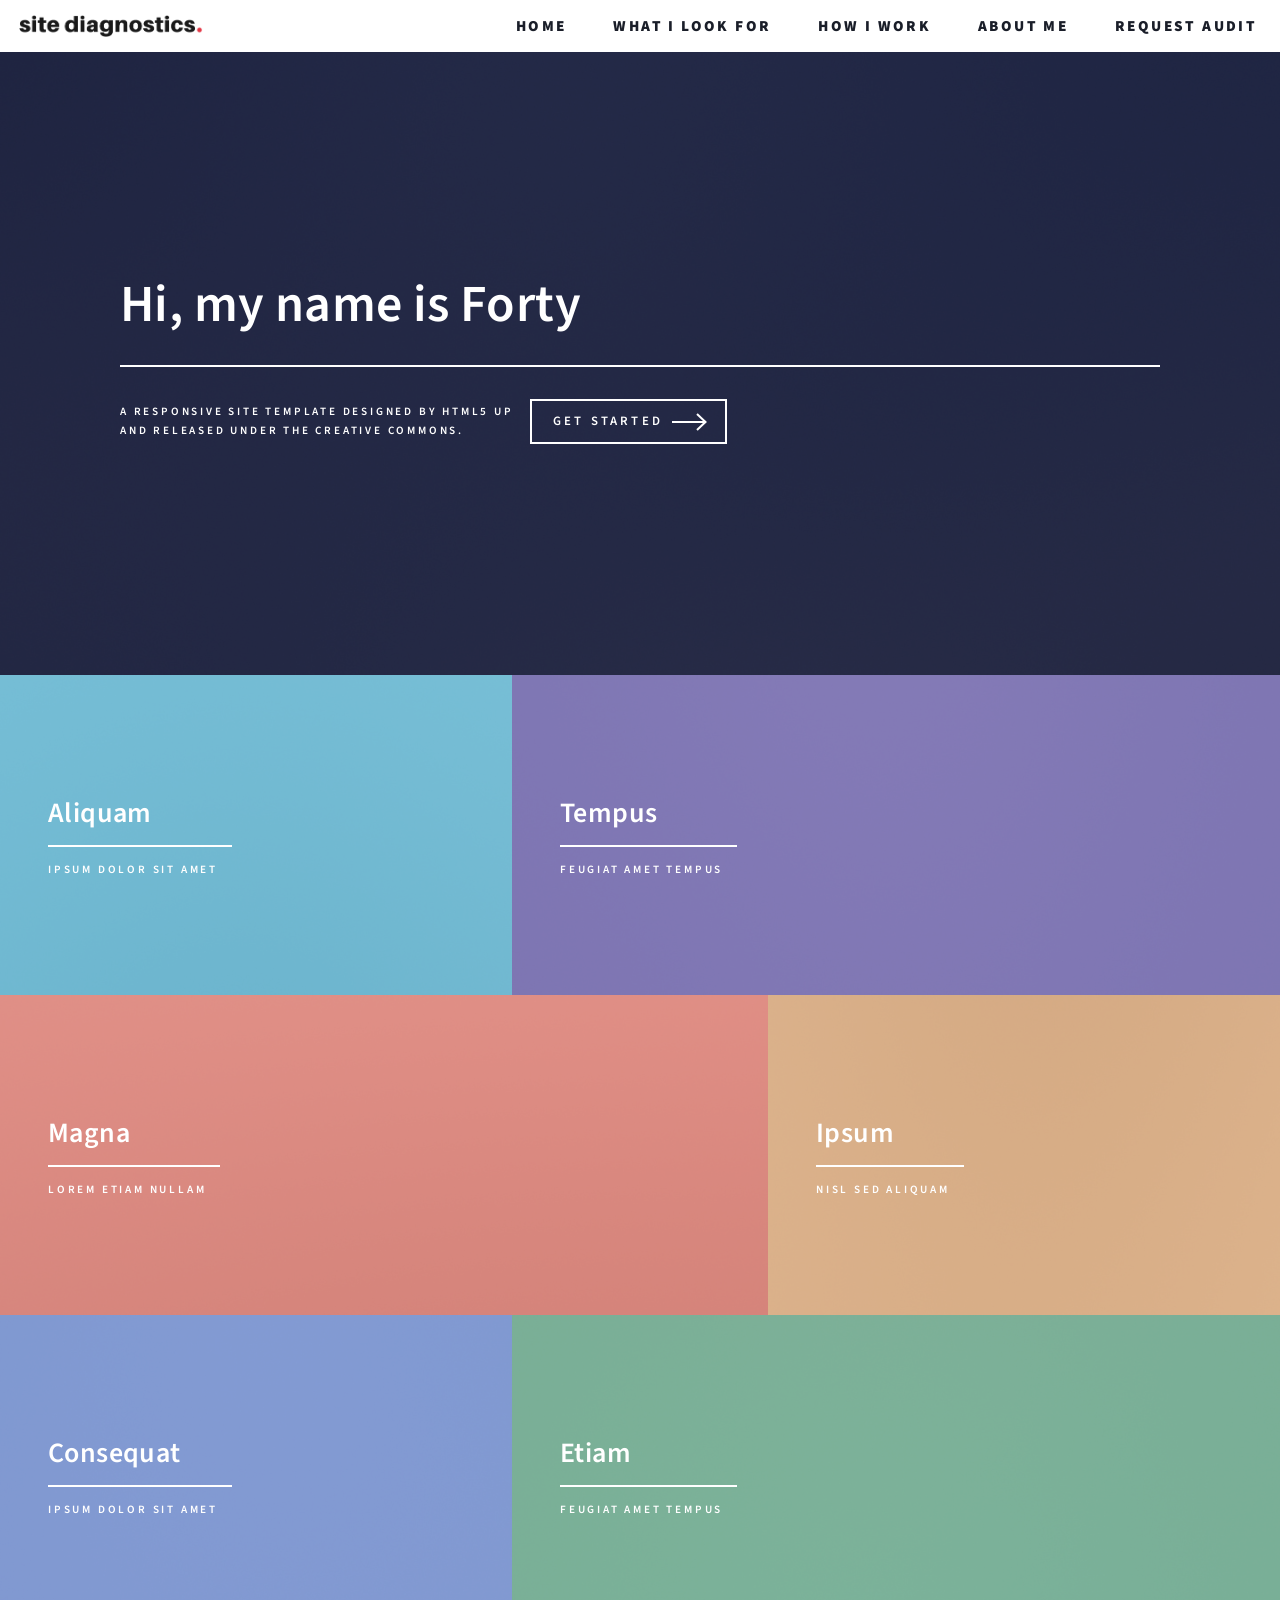
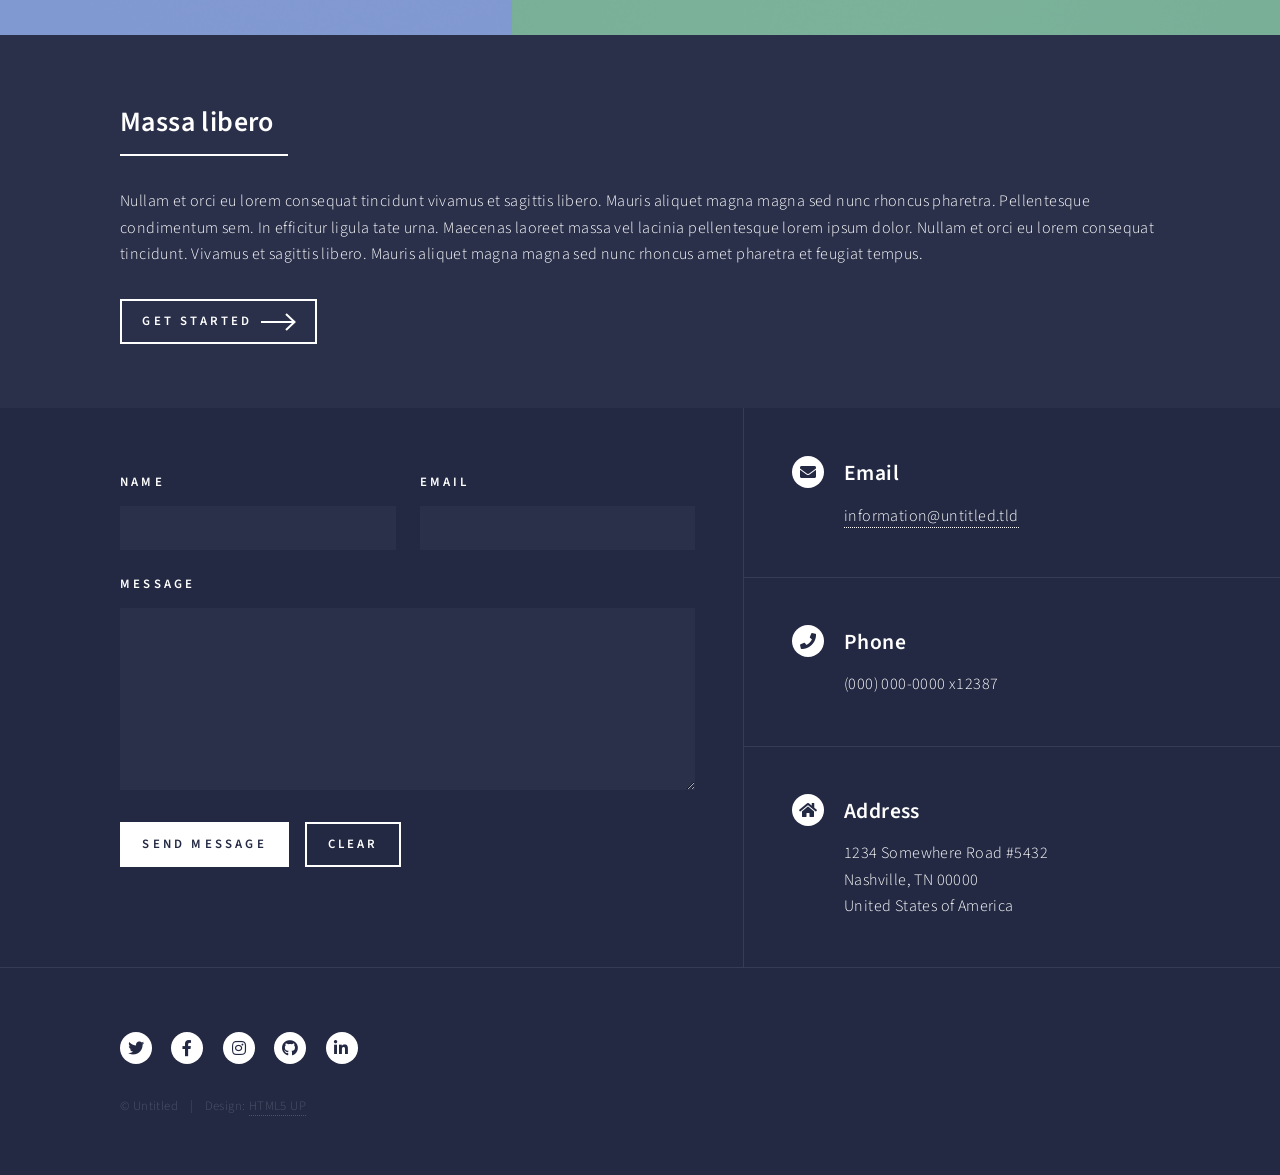
==== commit 2d3dd78e: "Update index.html" ====
--- a/index.html
+++ b/index.html
@@ -29,10 +29,10 @@
     <!-- Standard Desktop Horizontal Menu (Visible on computers, hides on mobile) -->
     <nav class="desktop-links">
         <a href="#banner" class="menu-link">Home</a>
-        <a href="#services" class="menu-link">What I Look For</a>
-        <a href="#offers" class="menu-link">How I Work</a>
-        <a href="#about" class="menu-link">About Me</a>
-        <a href="#contact" class="menu-link">Request Audit</a>
+        <a href="#services" class="menu-link">What I look for</a>
+        <a href="#offers" class="menu-link">How I work</a>
+        <a href="#about" class="menu-link">About me</a>
+        <a href="#contact" class="menu-link">Request audit</a>
     </nav>
 
     <!-- Native Hamburger Button (Visible on mobile/tablets only) -->
--- a/assets/css/main.css
+++ b/assets/css/main.css
@@ -3954,28 +3954,40 @@
 My Added CSS Below
 
 /* ==========================================
-   MENU LAYOUT FIX
+   WHITE HEADER BACKGROUND WITH DARK MENU LINKS
    ========================================== */
 
-/* 1. Force the custom desktop links to stay side-by-side */
+/* 1. Turn the entire header container solid white */
+#header {
+    background: #ffffff !important; 
+    border-bottom: 2px solid #e5e5e5 !important;
+    box-shadow: 0 2px 10px rgba(0, 0, 0, 0.05);
+}
+
+/* 2. Style the custom horizontal link container */
 .desktop-links {
     display: flex !important;
     margin-left: auto !important;
 }
 
-/* 2. Style the custom horizontal links nicely */
+/* 3. Make text links dark charcoal for sharp contrast on the white background */
 .menu-link {
-    color: #ffffff !important;
+    color: #1a1e29 !important; /* Premium dark grey/black */
     text-decoration: none !important;
-    font-weight: 600;
-    font-size: 0.75rem !important;
-    text-transform: uppercase;
+    font-weight: 900 !important; /* Slightly bolder for text legibility */
+    font-size: 0.95rem !important;
     letter-spacing: 0.15rem !important;
     margin-left: 1.5rem !important;
     border-bottom: none !important;
+    transition: color 0.2s ease-in-out;
 }
 
-/* 3. When viewing on a laptop/desktop screen, HIDE Forty's default Menu button */
+/* 4. Make links change to your brand's accent red color when hovered over */
+.menu-link:hover {
+    color: #f23a41 !important; 
+}
+
+/* 5. Clean layout rules for standard computer viewports */
 @media screen and (min-width: 981px) {
     #header nav a[href="#menu"] {
         display: none !important;
@@ -3985,12 +3997,18 @@
     }
 }
 
-/* 4. When viewing on a smaller mobile/tablet screen, HIDE our horizontal links */
+/* 6. Clean layout rules for small phone viewports */
 @media screen and (max-width: 980px) {
     .desktop-links {
         display: none !important;
     }
+    /* Force the mobile 'MENU ☰' text button to match the dark text theme */
     #header nav a[href="#menu"] {
         display: inline-block !important;
+        color: #1a1e29 !important;
     }
 }
+
+#wrapper > #header.alt {
+    background-color: #ffffff !important;
+}
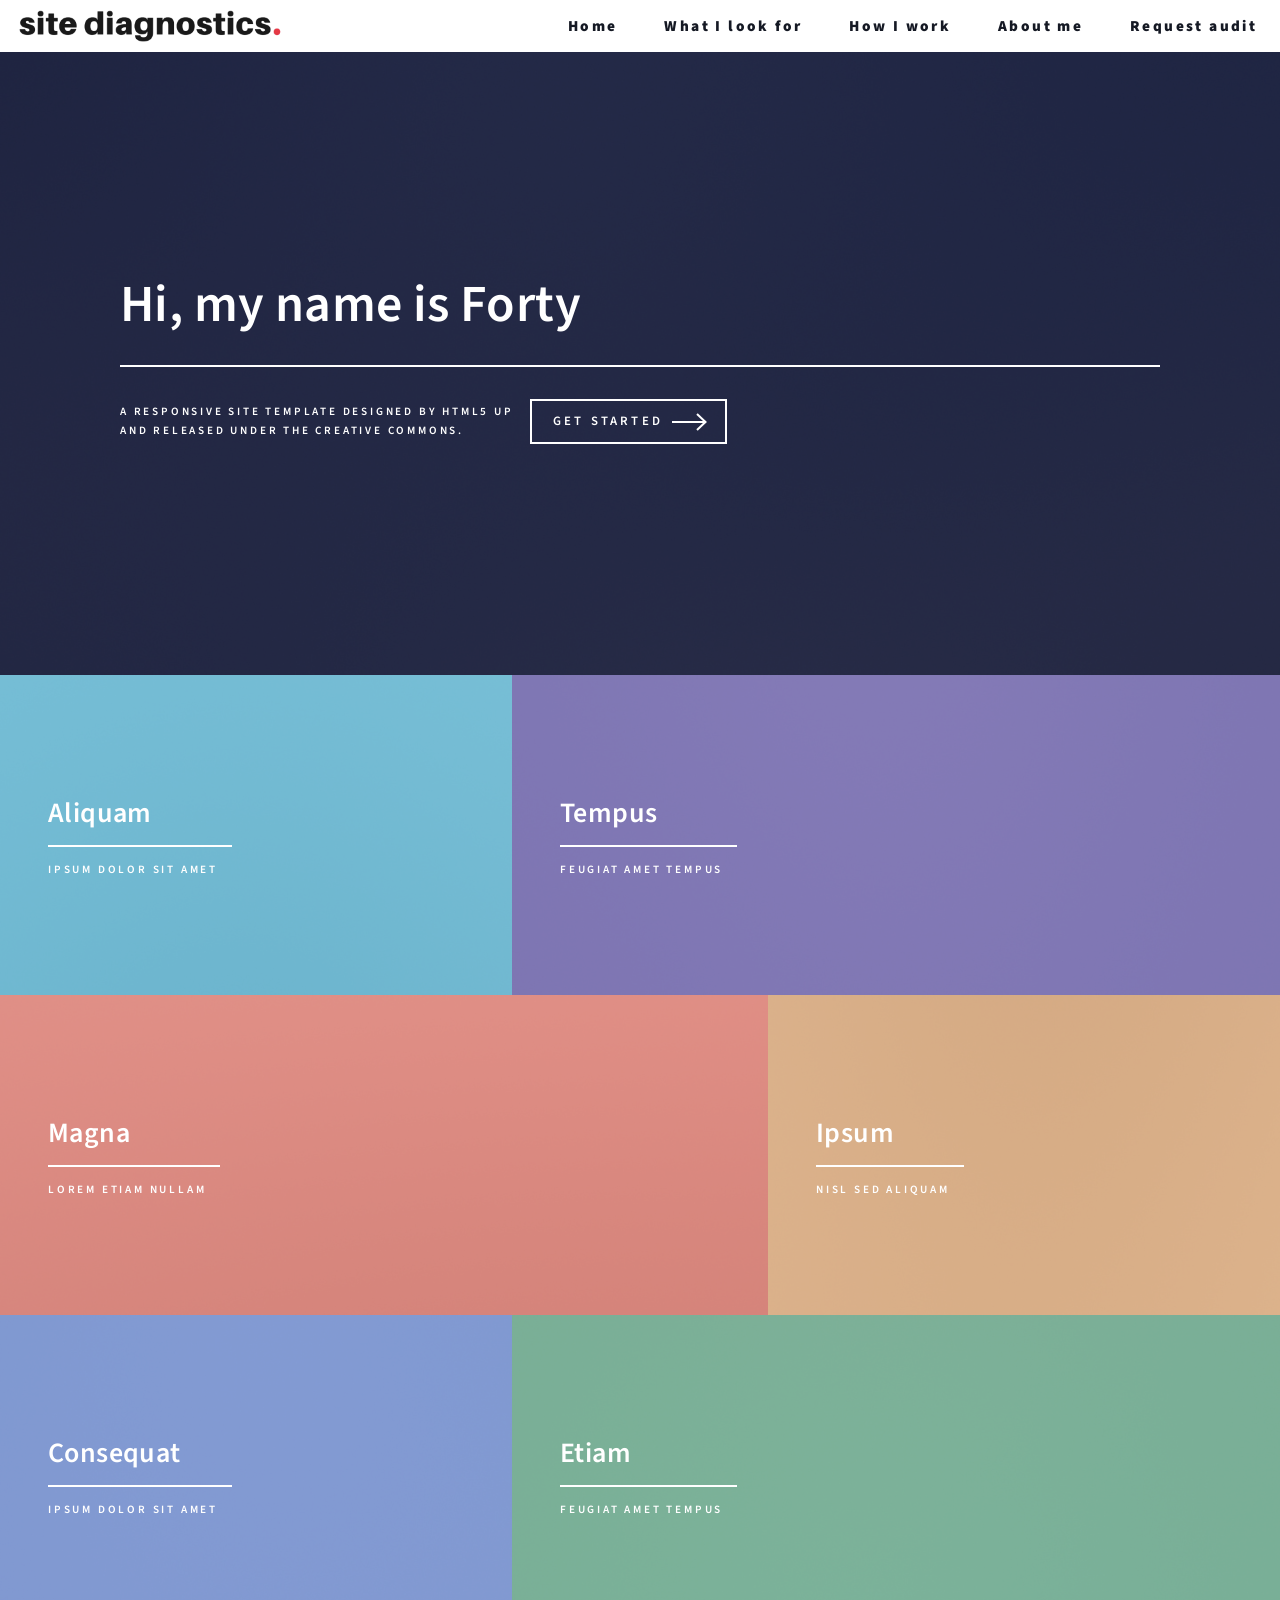
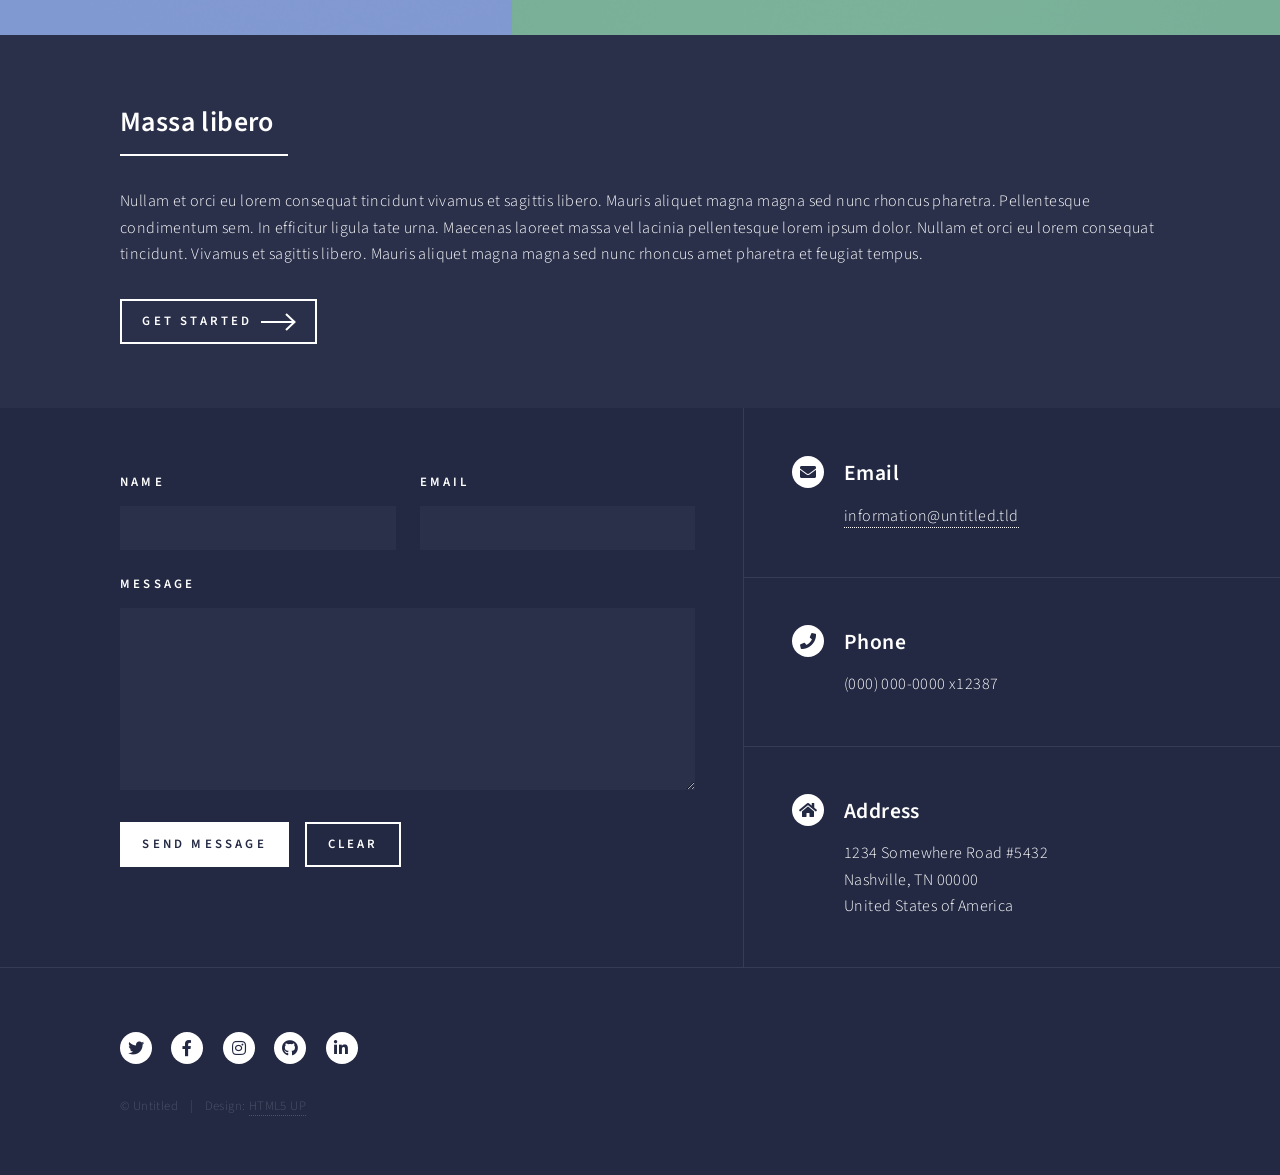
==== commit 544e0954: "Update index.html" ====
--- a/index.html
+++ b/index.html
@@ -22,7 +22,7 @@
     
     
 <a href="index.html" class="logo" style="display: flex; align-items: center; border-bottom: none !important;">
-    <img src="images/logo.png" alt="Site Diagnostics Logo" style="height: 1.4rem; width: auto; max-height: 100%;" />
+    <img src="images/logo.png" alt="Site Diagnostics Logo" style="height: 28px; width: auto; max-height: 100%;" />
 </a>
 
     
--- a/assets/css/main.css
+++ b/assets/css/main.css
@@ -3124,7 +3124,7 @@
 		line-height: 3.25em;
 		margin: 0;
 		position: fixed;
-		text-transform: uppercase;
+		/**text-transform: uppercase;**/
 		top: 0;
 		width: 100%;
 		z-index: 10000;
@@ -3972,9 +3972,9 @@
 
 /* 3. Make text links dark charcoal for sharp contrast on the white background */
 .menu-link {
-    color: #1a1e29 !important; /* Premium dark grey/black */
+    color: #151924 !important; /* Premium dark grey/black */
     text-decoration: none !important;
-    font-weight: 900 !important; /* Slightly bolder for text legibility */
+    font-weight: 950 !important; /* Slightly bolder for text legibility */
     font-size: 0.95rem !important;
     letter-spacing: 0.15rem !important;
     margin-left: 1.5rem !important;
@@ -4012,3 +4012,9 @@
 #wrapper > #header.alt {
     background-color: #ffffff !important;
 }
+
+/* Step up the logo image footprint safely */
+#header .logo img {
+    height: 32px !important;
+    width: auto !important;
+}
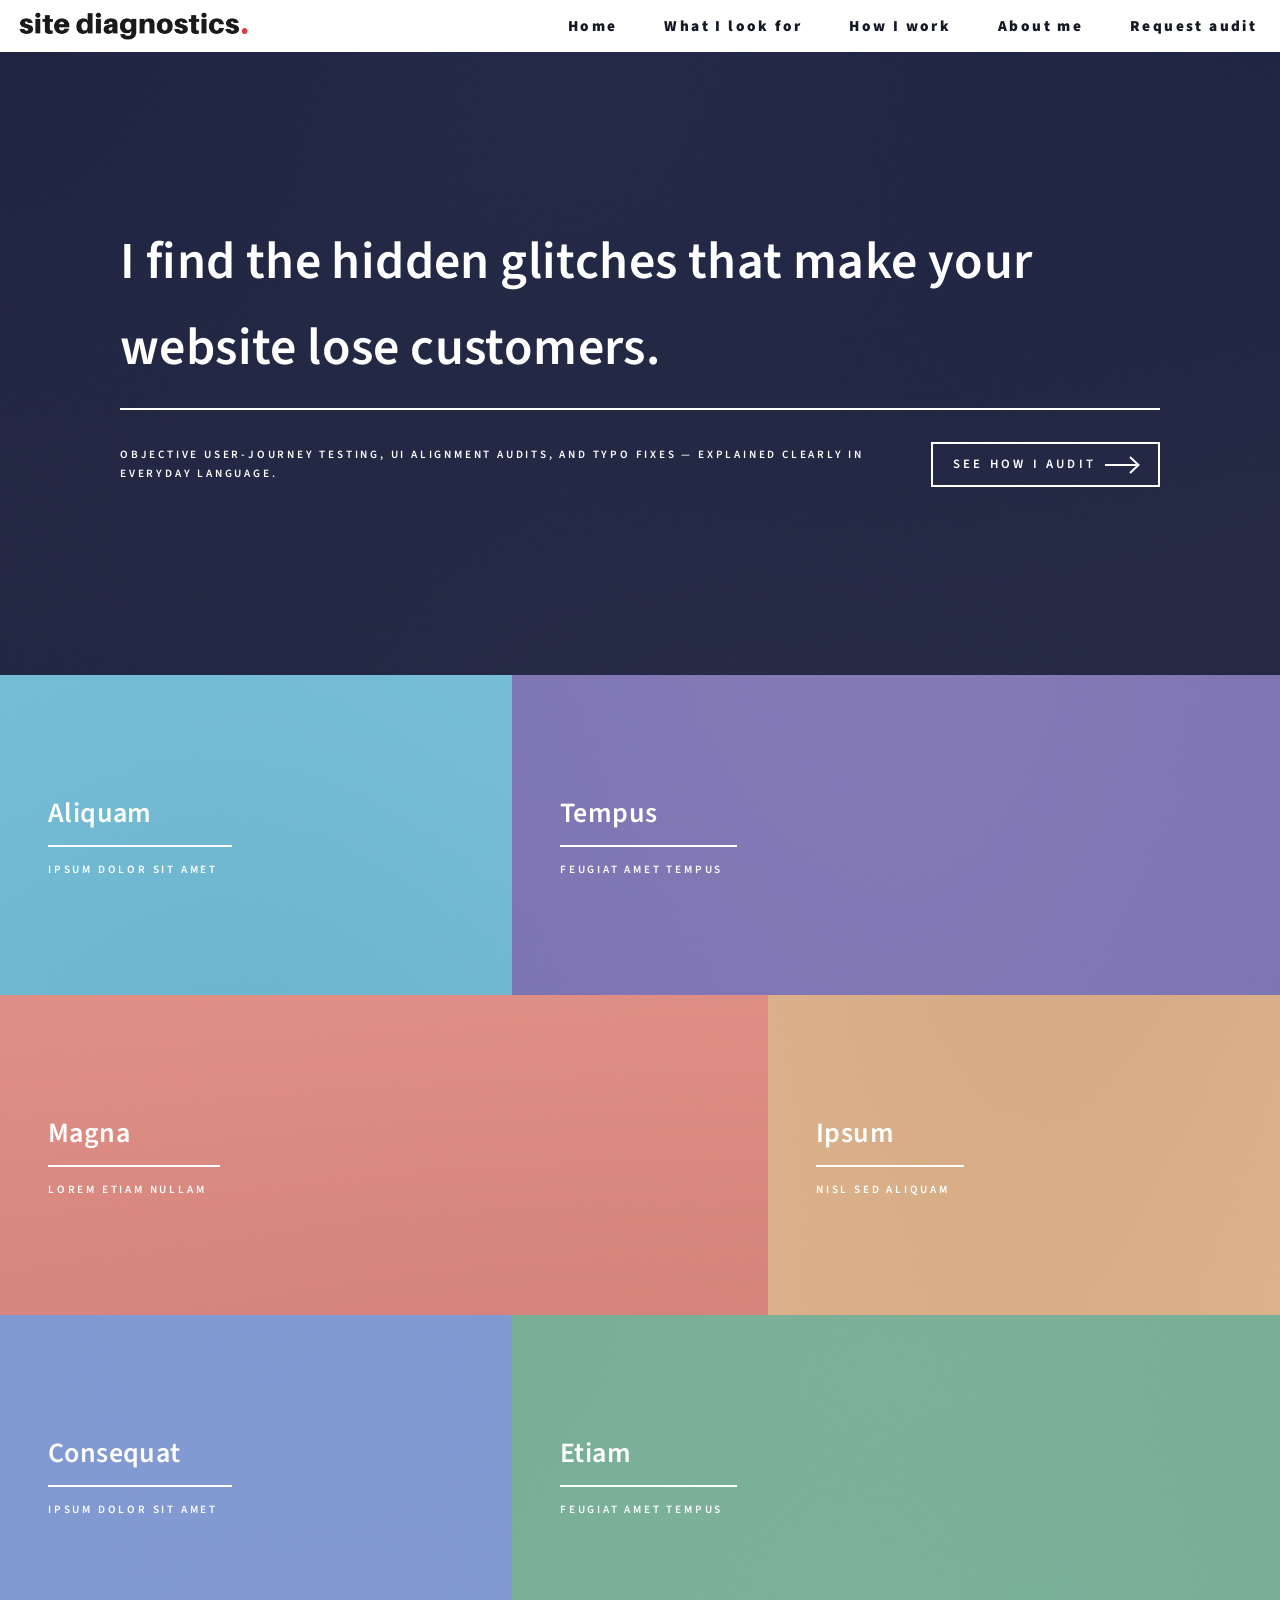
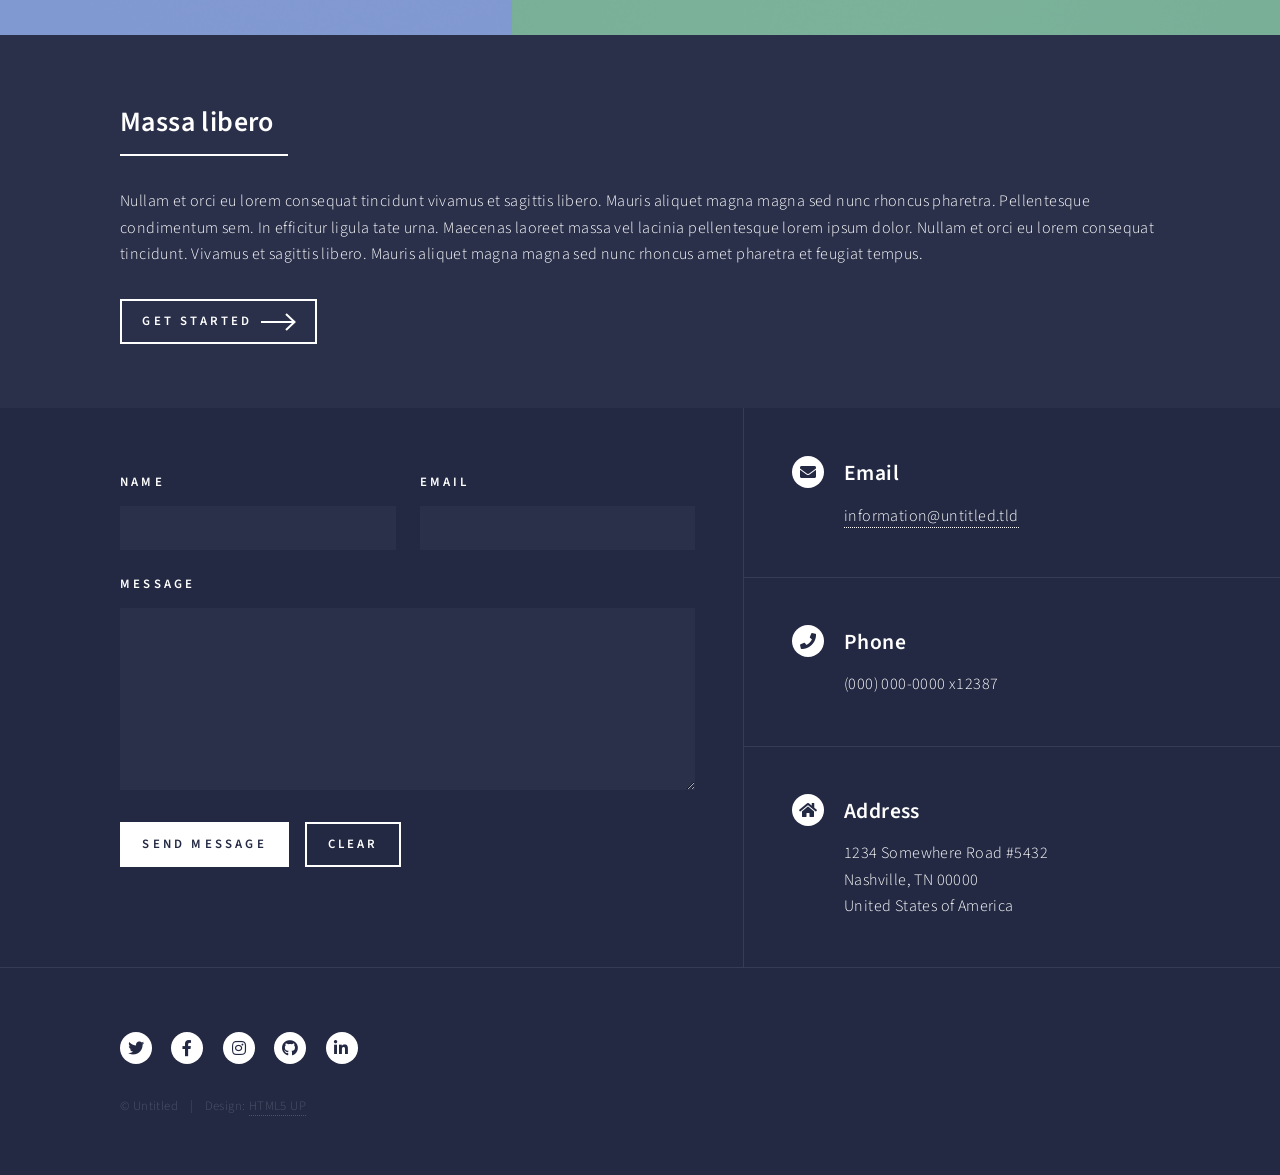
==== commit 079433d4: "Update index.html" ====
--- a/index.html
+++ b/index.html
@@ -68,7 +68,25 @@
 						</ul>
 					</nav>
 
+
 				<!-- Banner -->
+					<section id="banner" class="major">
+    					<div class="inner">
+        					<header class="major">
+            					<h1>I find the hidden glitches that make your website lose customers.</h1>
+        					</header>
+        					<div class="content">
+            					<p>Objective user-journey testing, UI alignment audits, and typo fixes — explained clearly in everyday language.</p>
+            					<ul class="actions">
+                <!-- Removed the extra text wrapper to ensure the button aligns with the layout -->
+                					<li><a href="#services" class="button next scrolly">See How I Audit</a></li>
+            					</ul>
+        					</div>
+    					</div>
+					</section>
+
+				
+				<!-- Old content <!-- Banner 
 					<section id="banner" class="major">
 						<div class="inner">
 							<header class="major">
@@ -82,7 +100,7 @@
 								</ul>
 							</div>
 						</div>
-					</section>
+					</section>-->
 
 				<!-- Main -->
 					<div id="main">
--- a/assets/css/main.css
+++ b/assets/css/main.css
@@ -4012,9 +4012,3 @@
 #wrapper > #header.alt {
     background-color: #ffffff !important;
 }
-
-/* Step up the logo image footprint safely */
-#header .logo img {
-    height: 32px !important;
-    width: auto !important;
-}
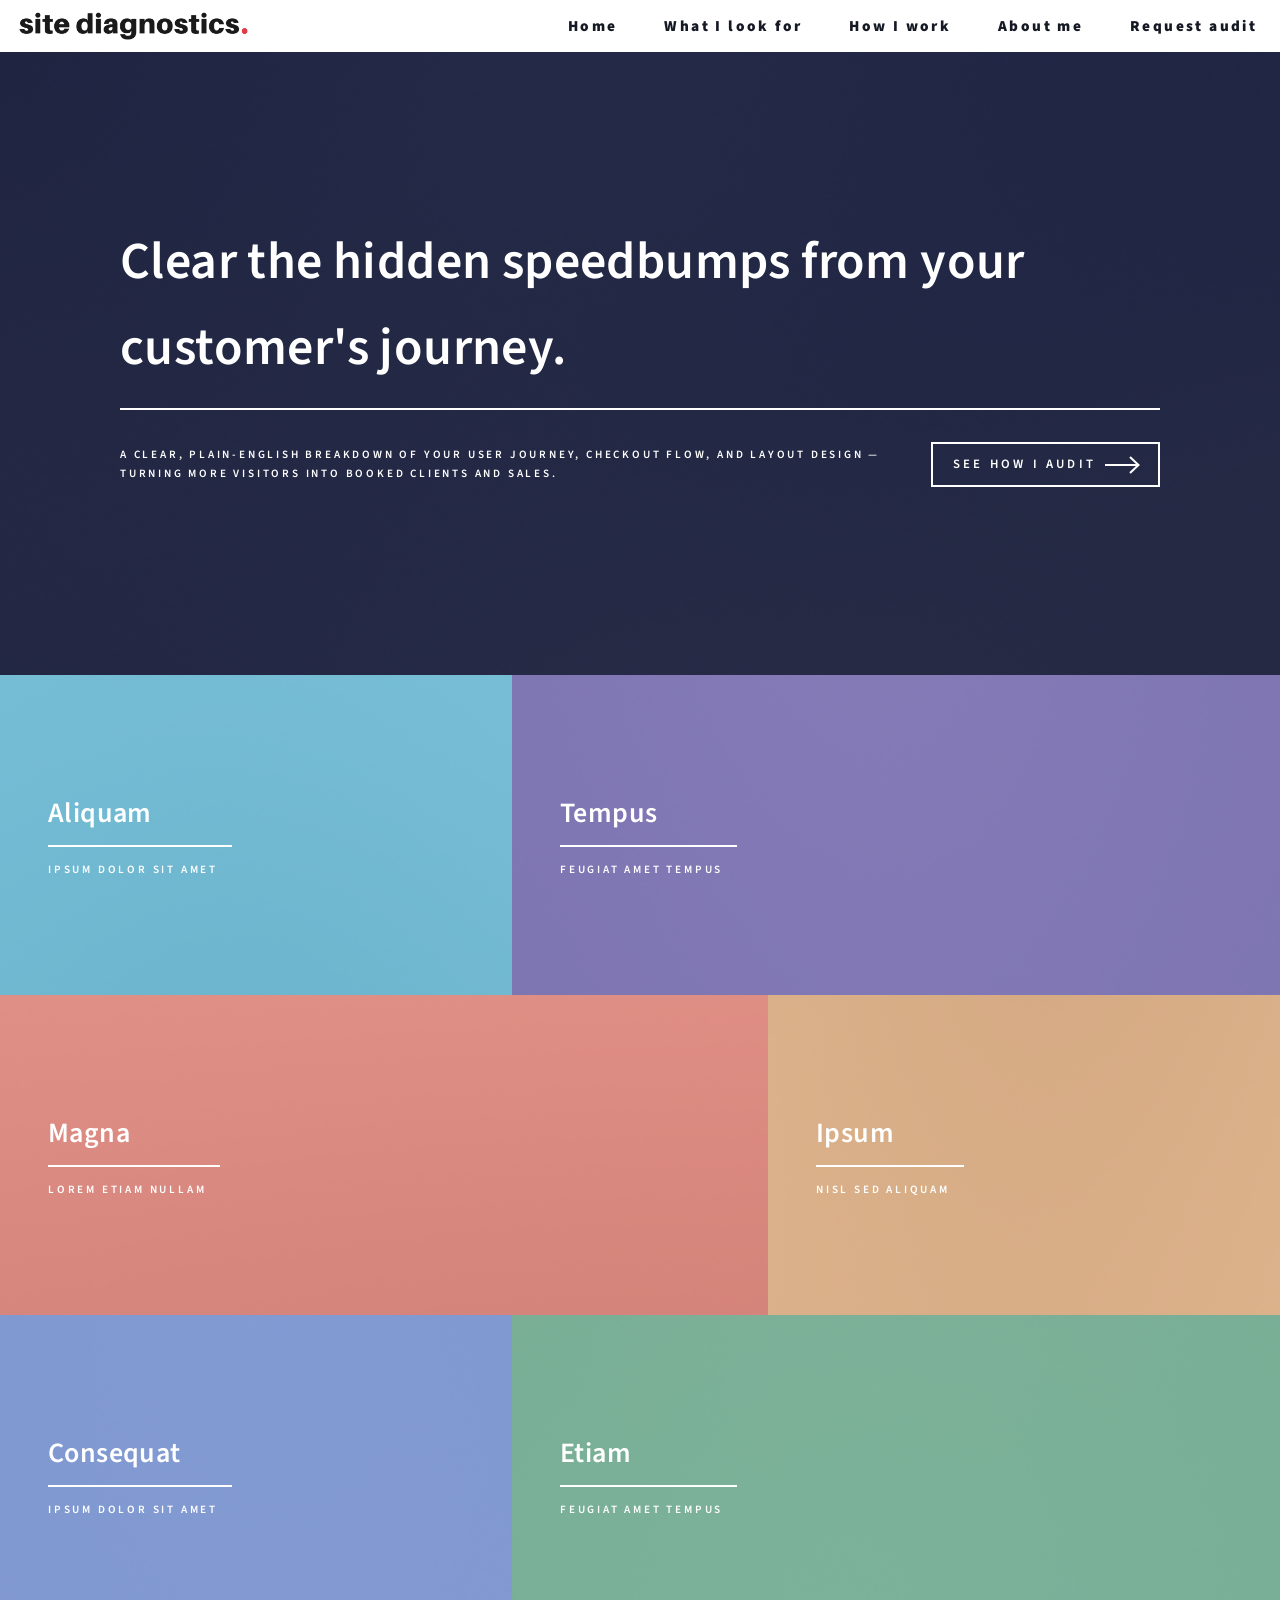
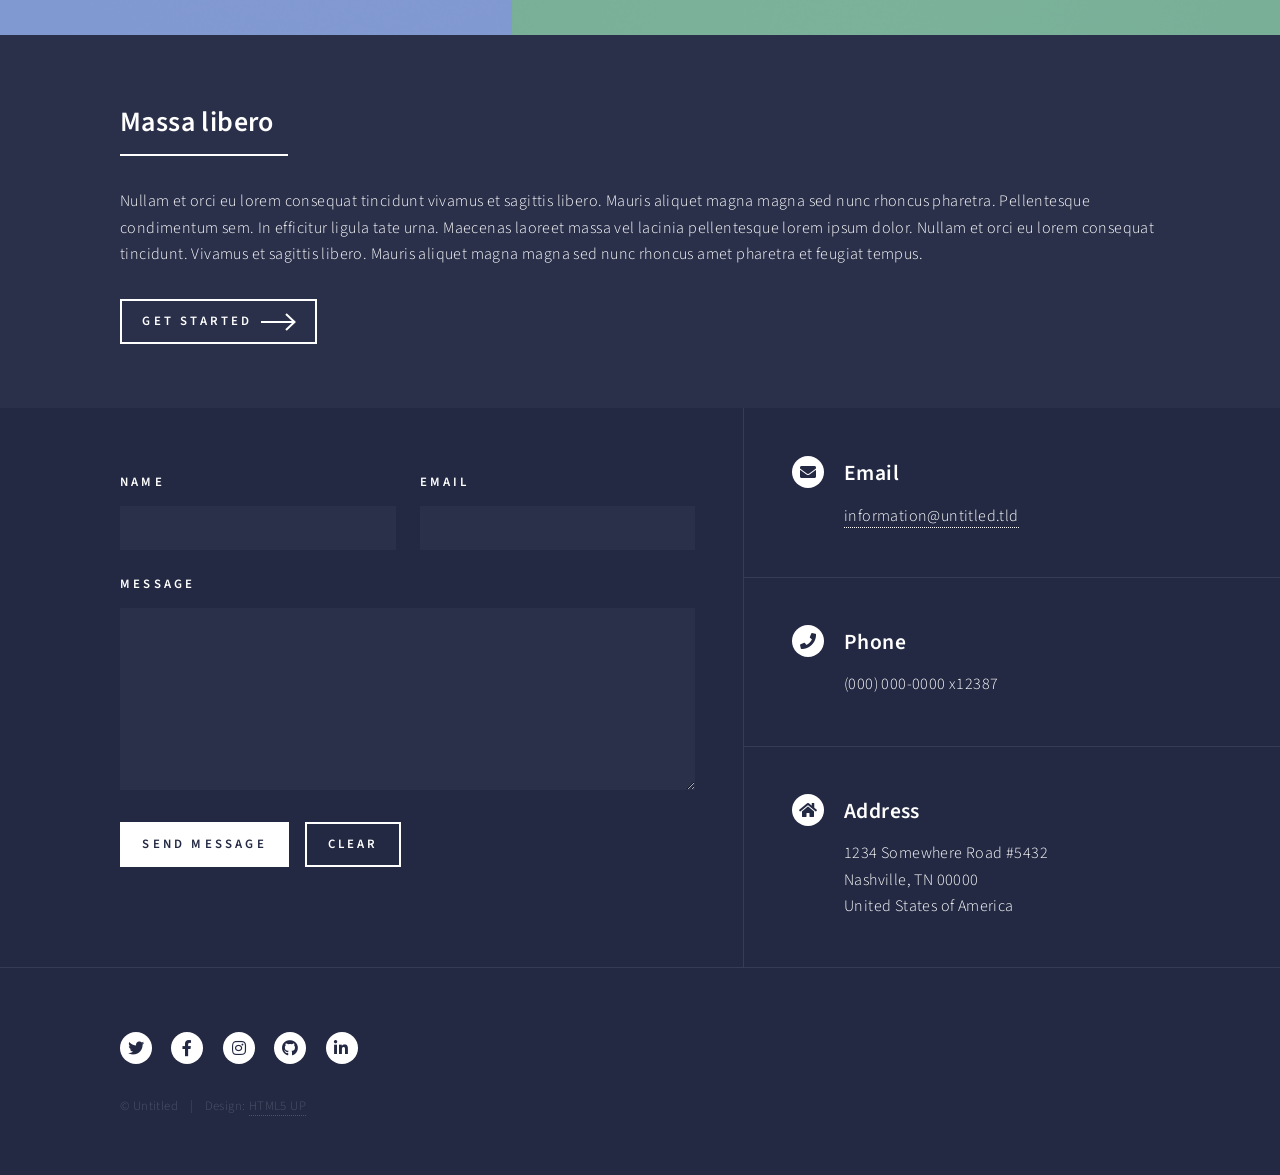
==== commit 8cd48260: "Update index.html" ====
--- a/index.html
+++ b/index.html
@@ -73,10 +73,10 @@
 					<section id="banner" class="major">
     					<div class="inner">
         					<header class="major">
-            					<h1>I find the hidden glitches that make your website lose customers.</h1>
+            					<h1>Clear the hidden speedbumps from your customer's journey.</h1>
         					</header>
         					<div class="content">
-            					<p>Objective user-journey testing, UI alignment audits, and typo fixes — explained clearly in everyday language.</p>
+            					<p>A clear, plain-English breakdown of your user journey, checkout flow, and layout design — turning more visitors into booked clients and sales.</p>
             					<ul class="actions">
                 <!-- Removed the extra text wrapper to ensure the button aligns with the layout -->
                 					<li><a href="#services" class="button next scrolly">See How I Audit</a></li>
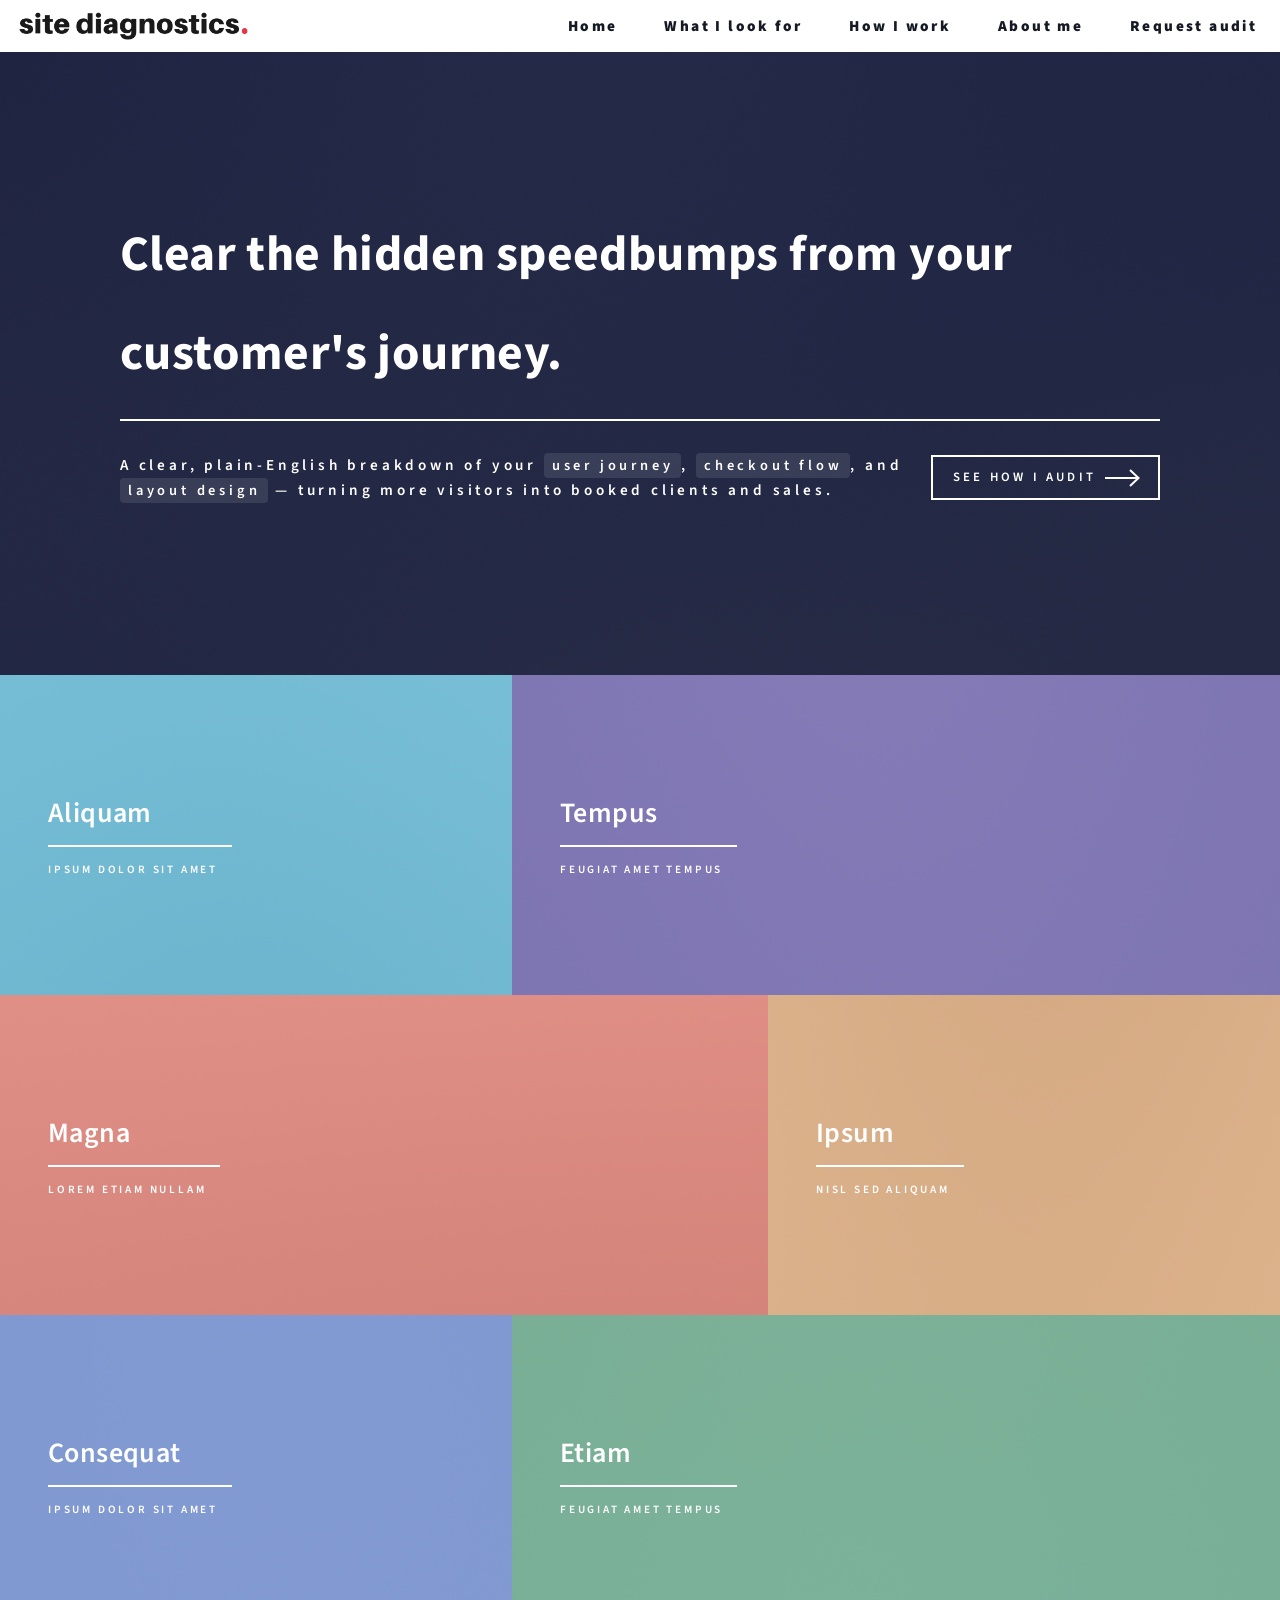
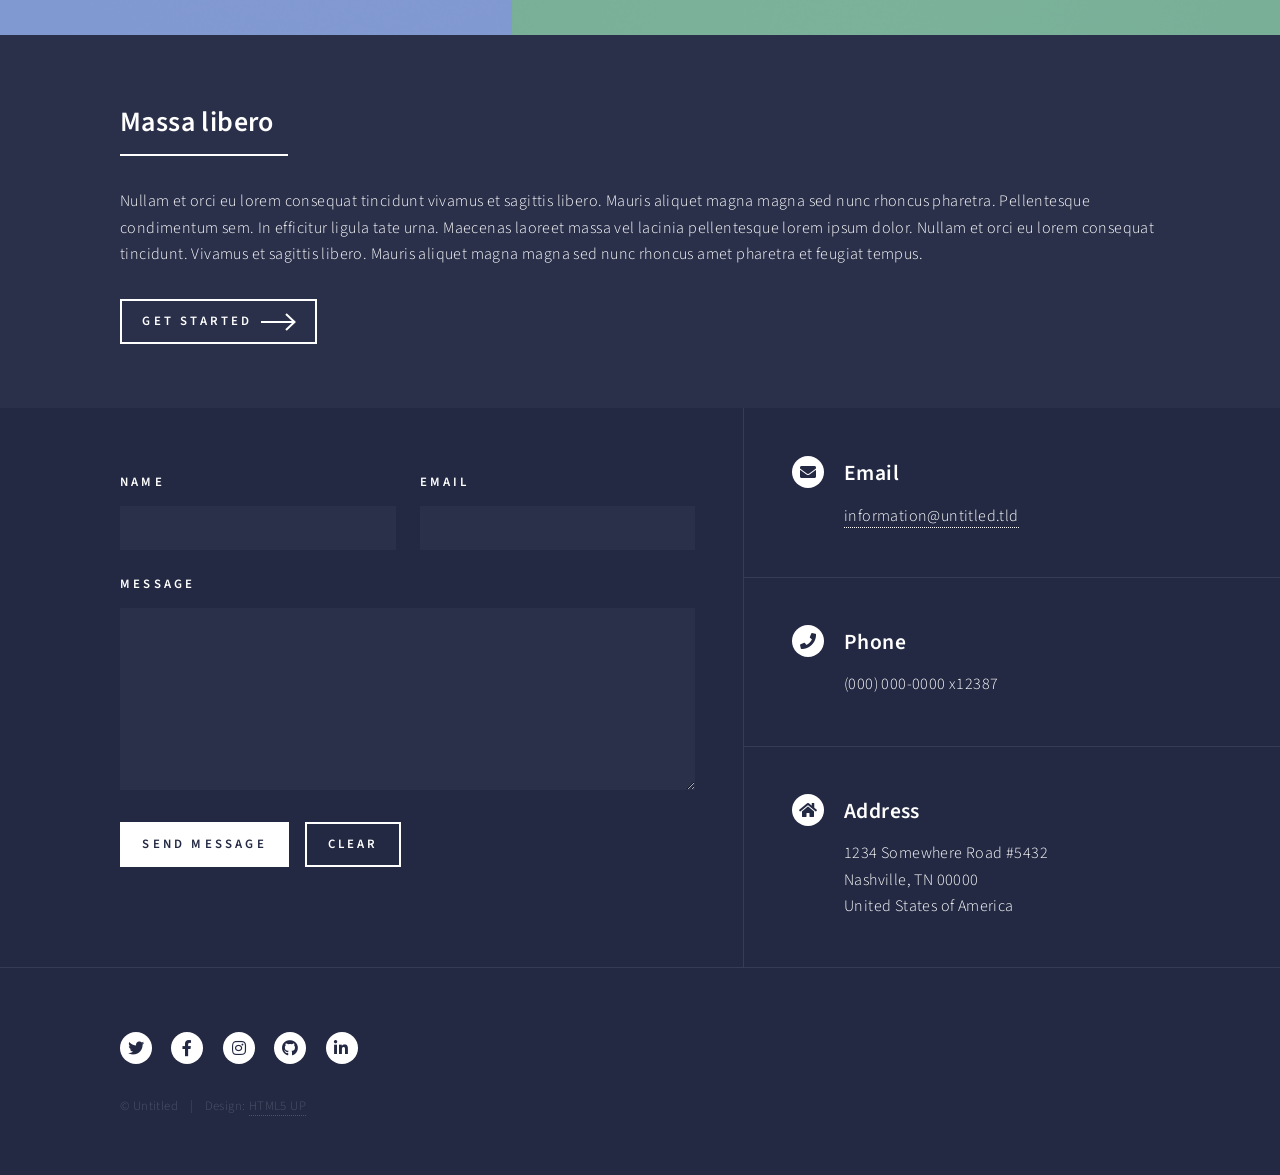
==== commit 278be40d: "Update index.html" ====
--- a/index.html
+++ b/index.html
@@ -76,7 +76,7 @@
             					<h1>Clear the hidden speedbumps from your customer's journey.</h1>
         					</header>
         					<div class="content">
-            					<p>A clear, plain-English breakdown of your user journey, checkout flow, and layout design — turning more visitors into booked clients and sales.</p>
+            					<p>A clear, plain-English breakdown of your <strong>user journey</strong>, <strong>checkout flow</strong>, and <strong>layout design</strong> — turning more visitors into booked clients and sales.</p>
             					<ul class="actions">
                 <!-- Removed the extra text wrapper to ensure the button aligns with the layout -->
                 					<li><a href="#services" class="button next scrolly">See How I Audit</a></li>
--- a/assets/css/main.css
+++ b/assets/css/main.css
@@ -3423,7 +3423,10 @@
 		}
 
 		#banner h1 {
-			font-size: 3.25em;
+			/**font-size: 3.25em; old**/
+			font-size: 3.1rem !important;        /* Keeps it large and impactful, but stops it from crowding */
+    		font-weight: 700 !important;       /* Shifts the letters to a cleaner, more premium tech weight */
+    		line-height: 2 !important;
 		}
 
 		#banner > .inner {
@@ -3474,10 +3477,11 @@
 				}
 
 				#banner > .inner .content p {
-					font-size: 0.7em;
+					font-size: 0.95rem;
 					font-weight: 600;
 					letter-spacing: 0.25em;
-					text-transform: uppercase;
+					text-transform: none;
+					line-height: 1.6;
 				}
 
 		#banner.major {
@@ -4012,3 +4016,14 @@
 #wrapper > #header.alt {
     background-color: #ffffff !important;
 }
+
+
+/* Frame the terms in modern, subtle tag modules */
+#banner .content p strong {
+    font-weight: 600 !important;
+    color: #ffffff !important;
+    background: rgba(255, 255, 255, 0.1) !important; /* Very soft white tint background */
+    padding: 2px 8px !important;
+    border-radius: 4px !important;
+    font-size: 0.95em;
+}
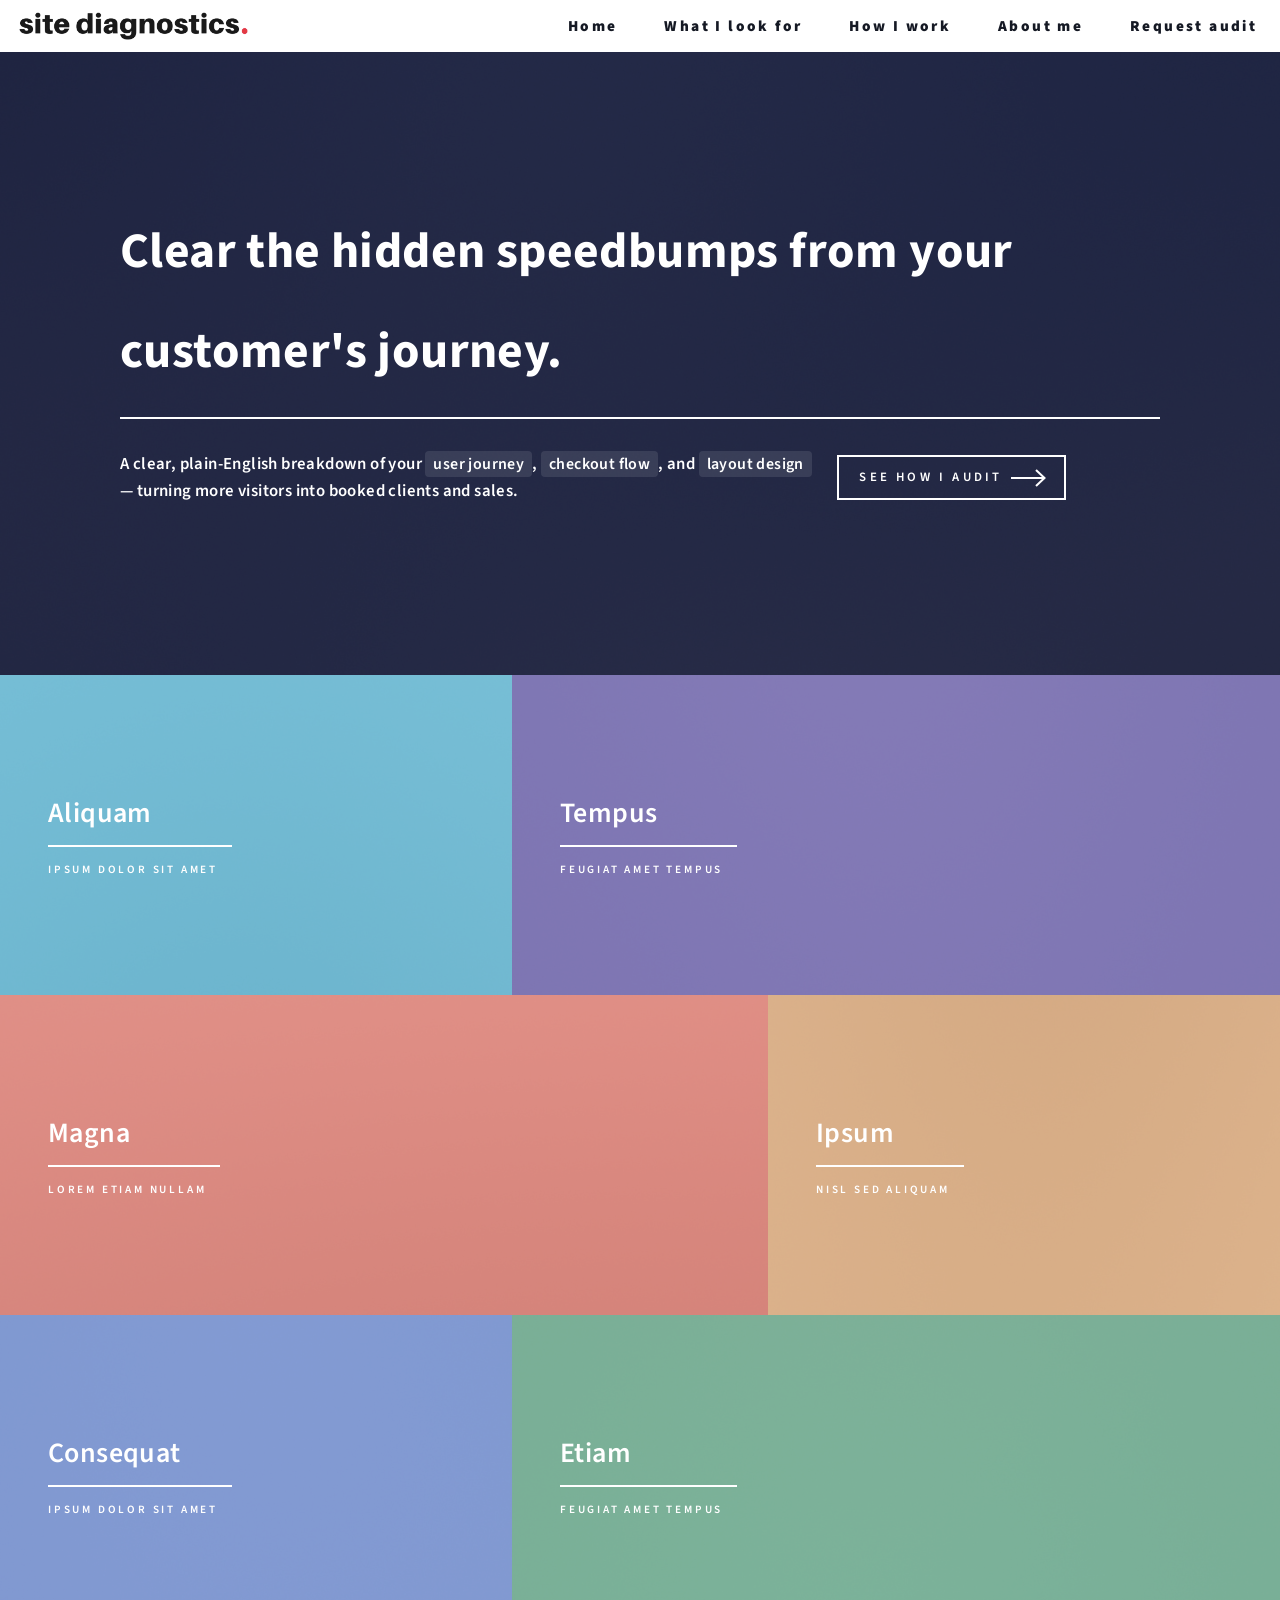
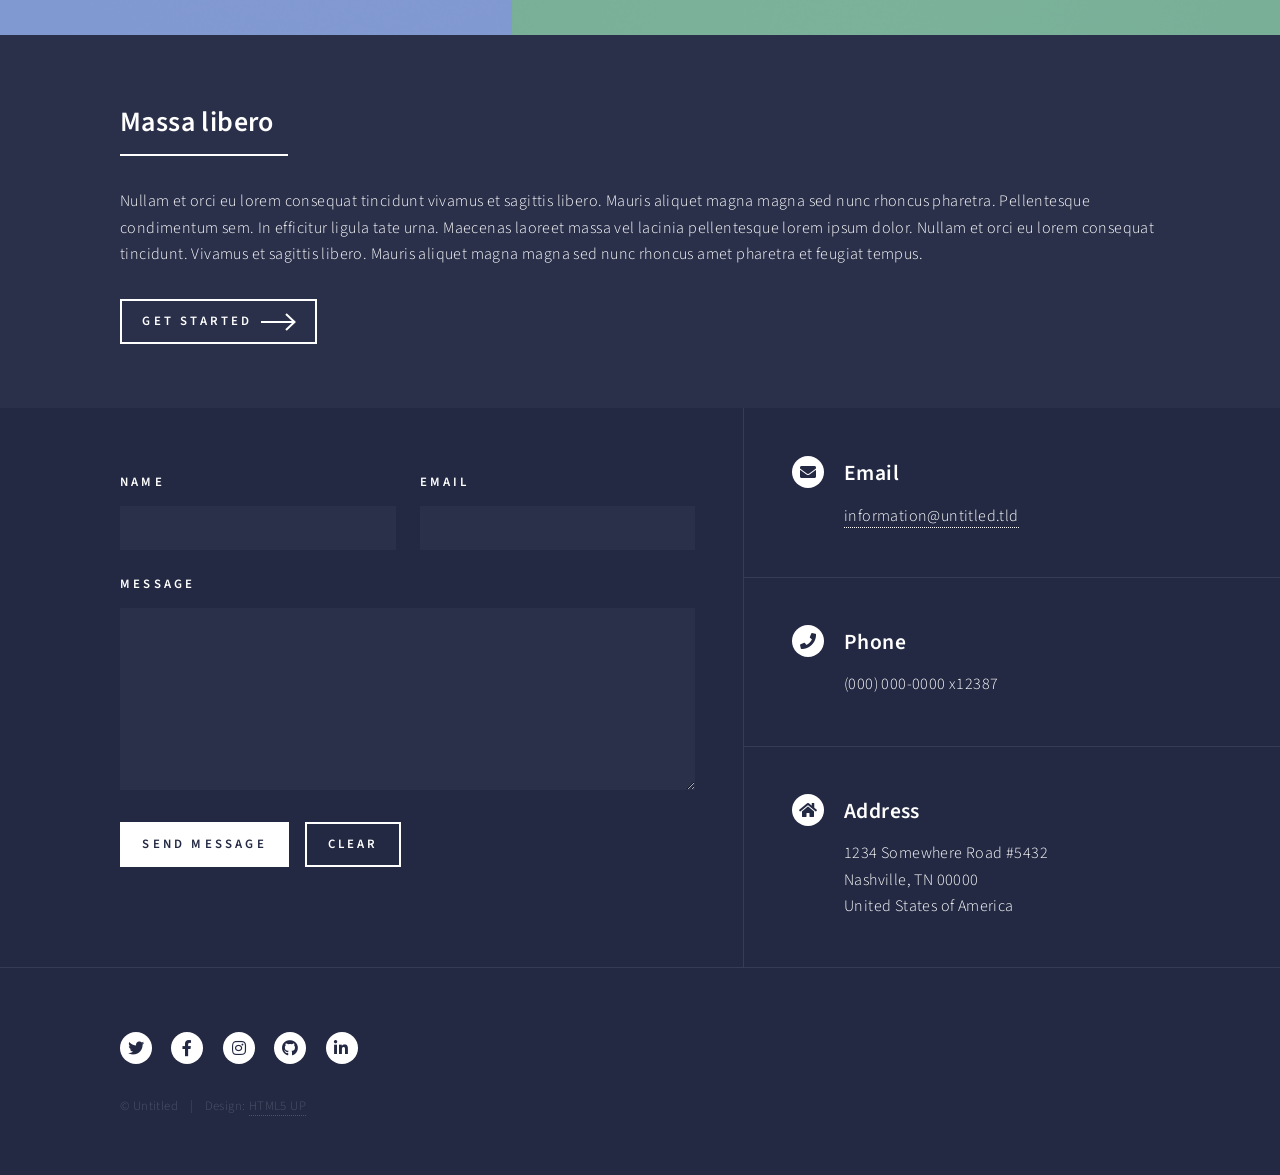
==== commit 05ddec38: "Update index.html" ====
--- a/index.html
+++ b/index.html
@@ -76,7 +76,7 @@
             					<h1>Clear the hidden speedbumps from your customer's journey.</h1>
         					</header>
         					<div class="content">
-            					<p>A clear, plain-English breakdown of your <strong>user journey</strong>, <strong>checkout flow</strong>, and <strong>layout design</strong> — turning more visitors into booked clients and sales.</p>
+            					<p>A clear, plain-English breakdown of your <strong>user journey</strong>, <strong>checkout flow</strong>, and <strong>layout design</strong> <br />— turning more visitors into booked clients and sales.</p>
             					<ul class="actions">
                 <!-- Removed the extra text wrapper to ensure the button aligns with the layout -->
                 					<li><a href="#services" class="button next scrolly">See How I Audit</a></li>
--- a/assets/css/main.css
+++ b/assets/css/main.css
@@ -3477,9 +3477,9 @@
 				}
 
 				#banner > .inner .content p {
-					font-size: 0.95rem;
+					font-size: 1.05rem;
 					font-weight: 600;
-					letter-spacing: 0.25em;
+					/**letter-spacing: 0.25em;**/
 					text-transform: none;
 					line-height: 1.6;
 				}
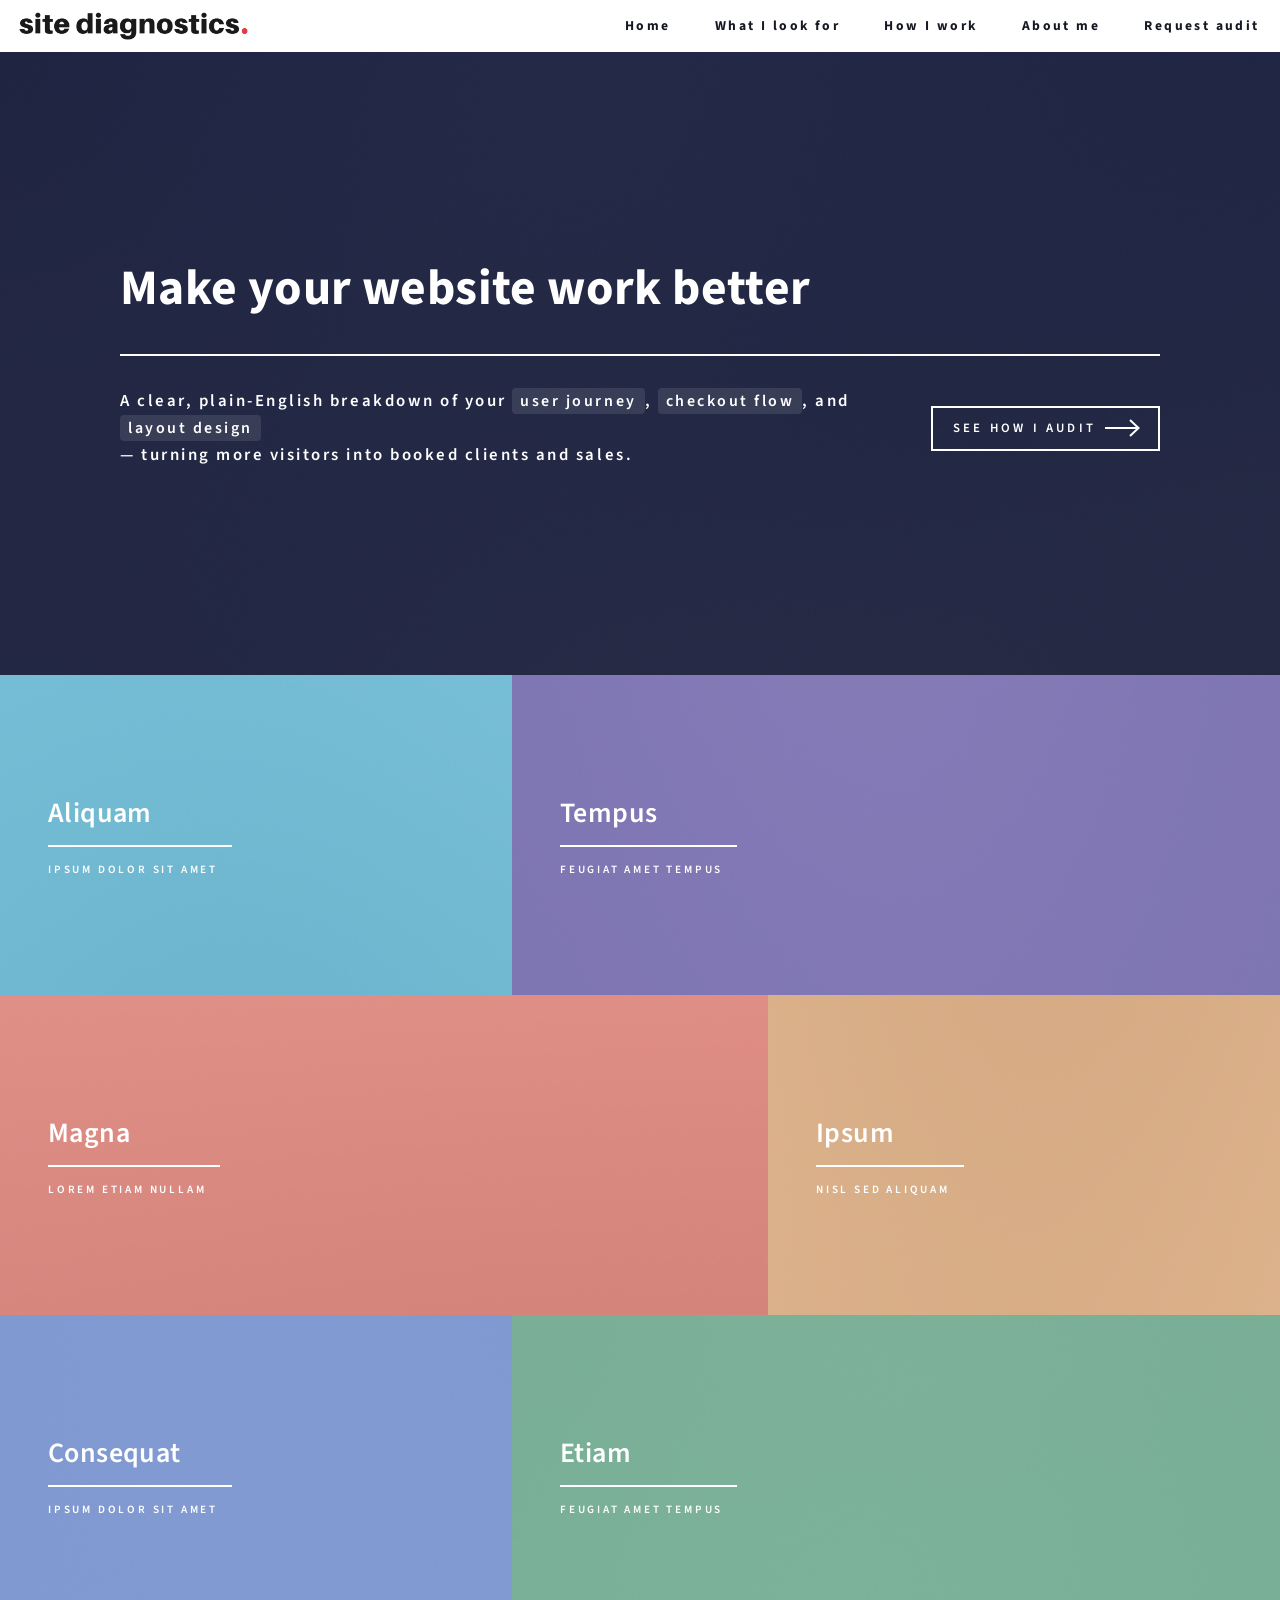
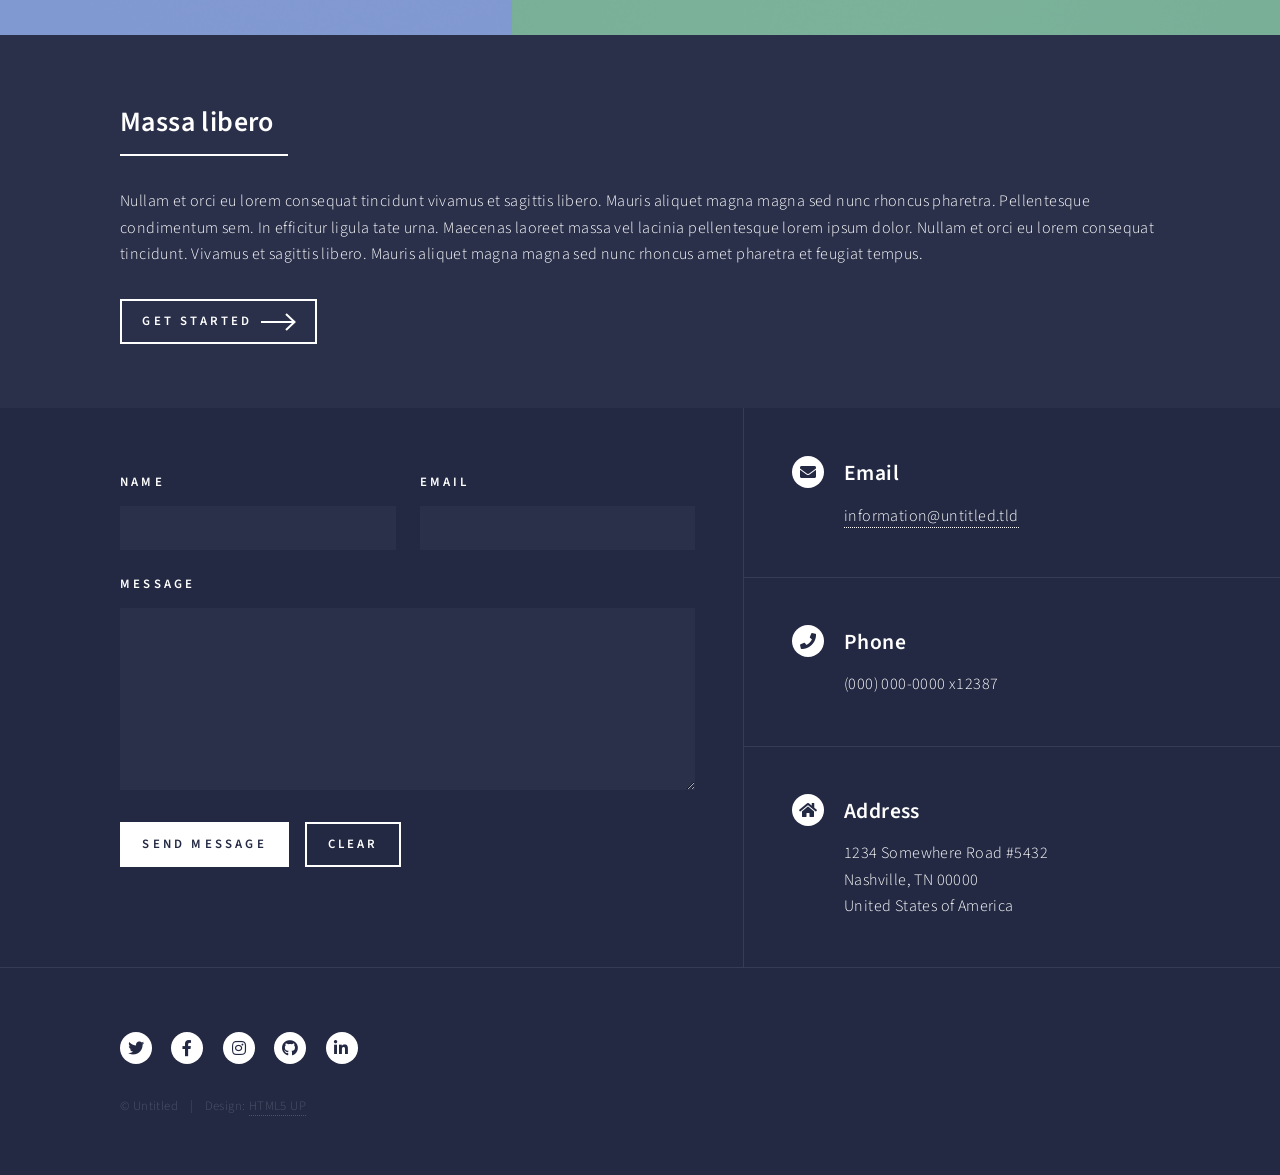
==== commit 7c73f8e0: "Updated homepage text" ====
--- a/index.html
+++ b/index.html
@@ -73,7 +73,7 @@
 					<section id="banner" class="major">
     					<div class="inner">
         					<header class="major">
-            					<h1>Clear the hidden speedbumps from your customer's journey.</h1>
+            					<h1>Make your website work better<!--Clear the hidden speedbumps from your customer's journey.--></h1>
         					</header>
         					<div class="content">
             					<p>A clear, plain-English breakdown of your <strong>user journey</strong>, <strong>checkout flow</strong>, and <strong>layout design</strong> <br />— turning more visitors into booked clients and sales.</p>
--- a/assets/css/main.css
+++ b/assets/css/main.css
@@ -3479,7 +3479,7 @@
 				#banner > .inner .content p {
 					font-size: 1.05rem;
 					font-weight: 600;
-					/**letter-spacing: 0.25em;**/
+					letter-spacing: 0.15em;
 					text-transform: none;
 					line-height: 1.6;
 				}
@@ -3978,8 +3978,8 @@
 .menu-link {
     color: #151924 !important; /* Premium dark grey/black */
     text-decoration: none !important;
-    font-weight: 950 !important; /* Slightly bolder for text legibility */
-    font-size: 0.95rem !important;
+    font-weight: 700 !important; /* Slightly bolder for text legibility */
+    font-size: 0.85rem !important;
     letter-spacing: 0.15rem !important;
     margin-left: 1.5rem !important;
     border-bottom: none !important;
@@ -4018,6 +4018,7 @@
 }
 
 
+
 /* Frame the terms in modern, subtle tag modules */
 #banner .content p strong {
     font-weight: 600 !important;
